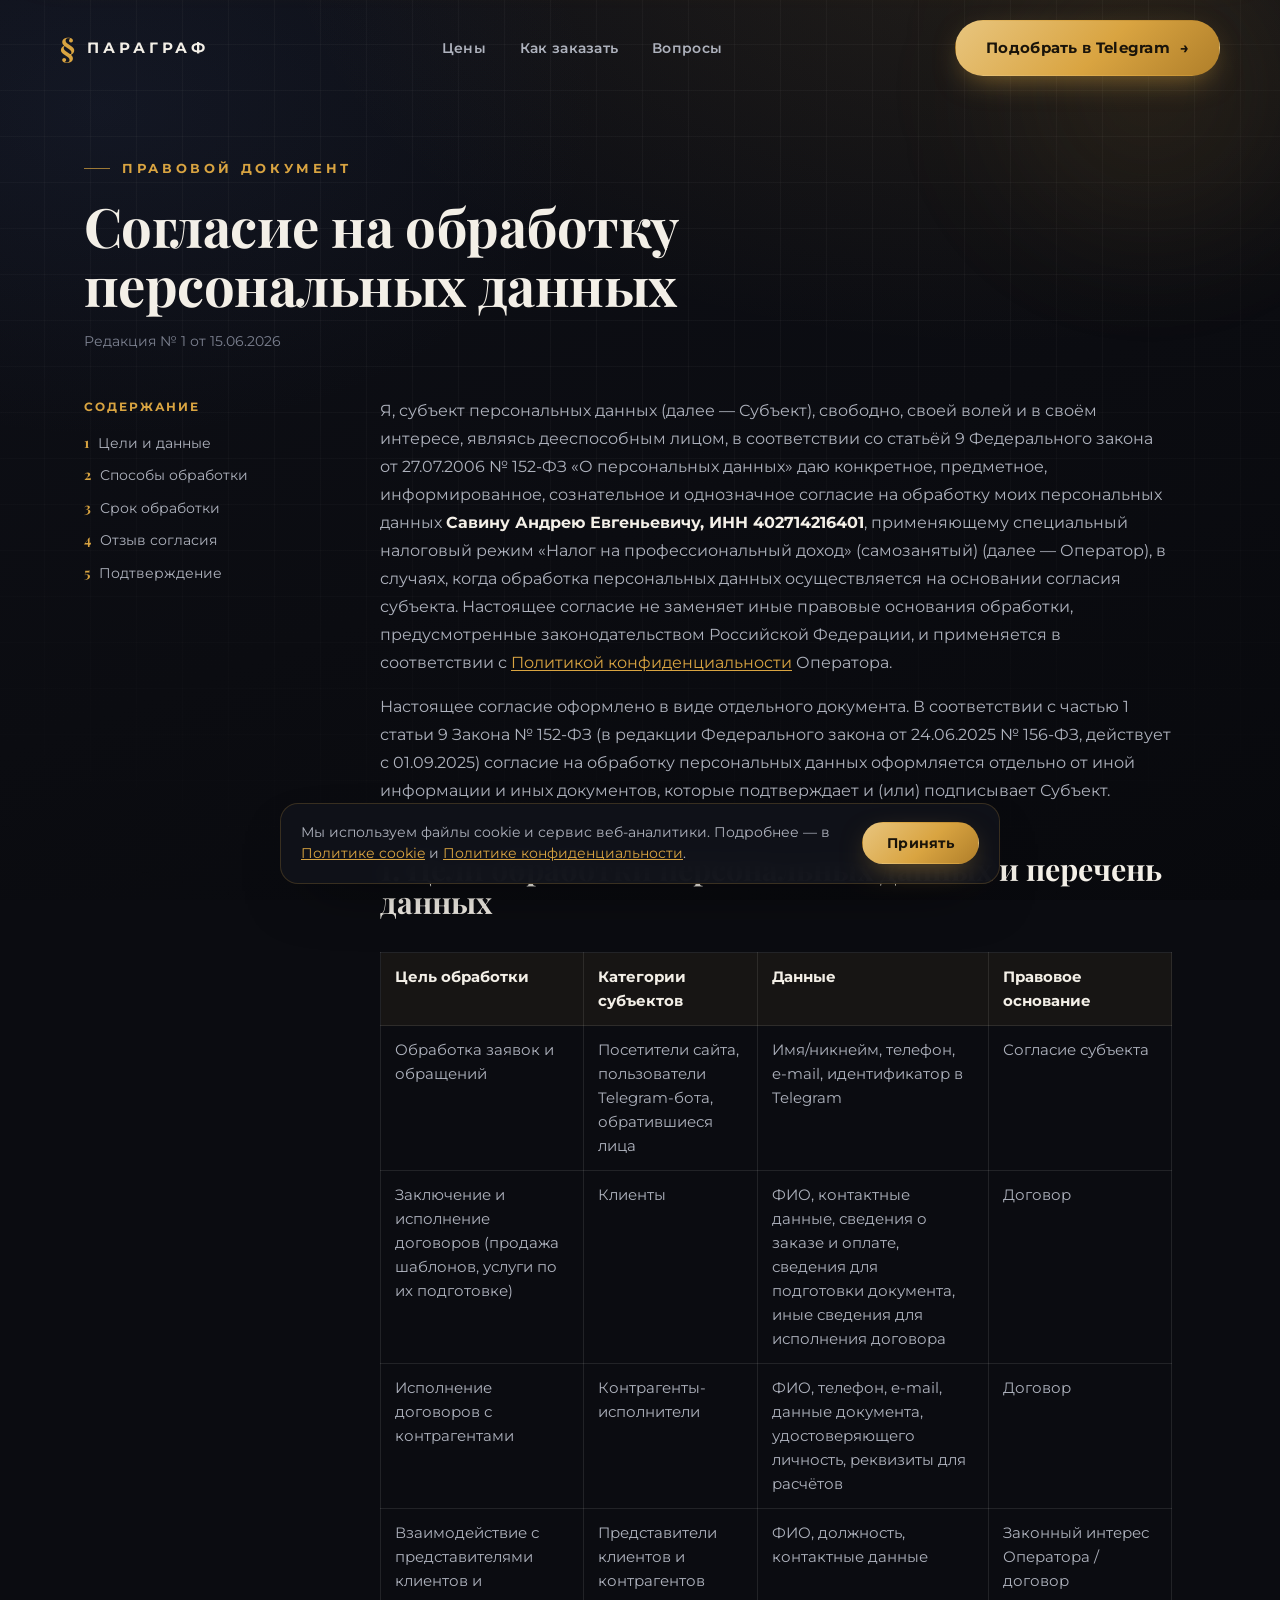
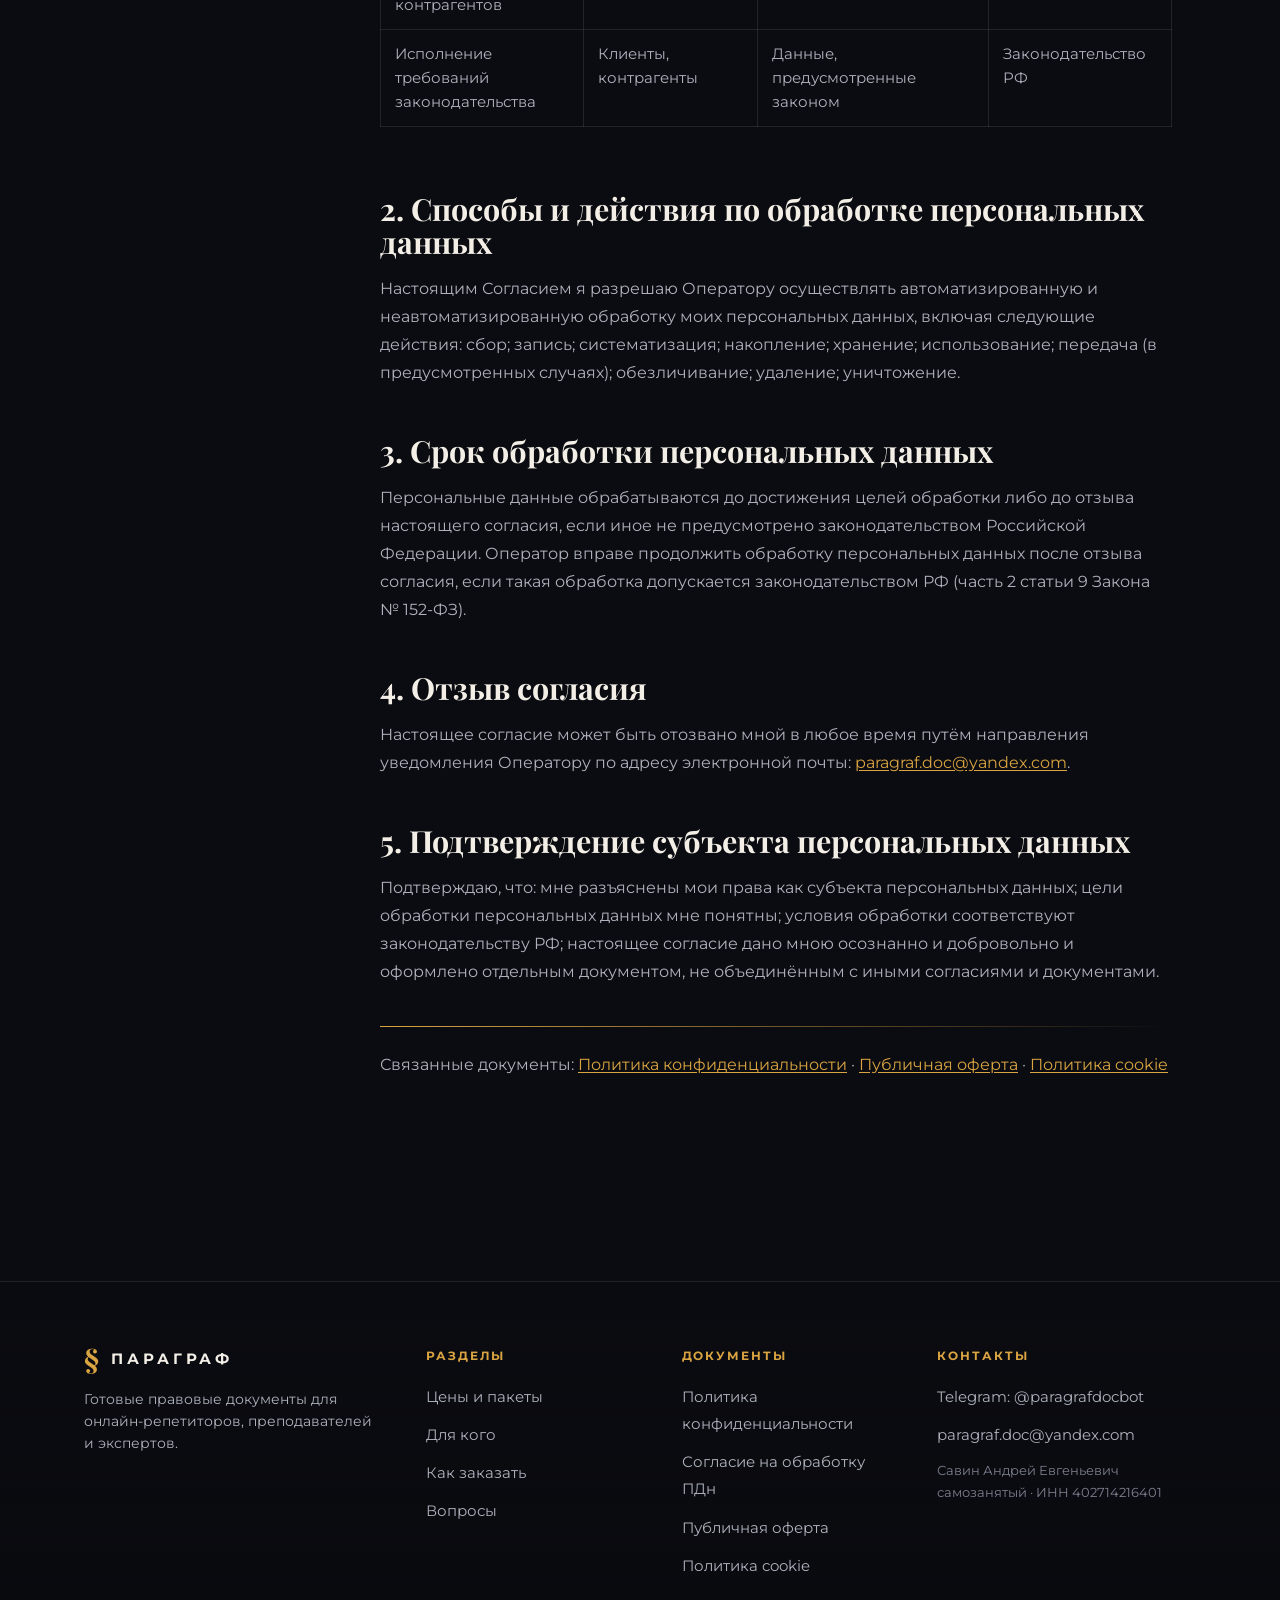
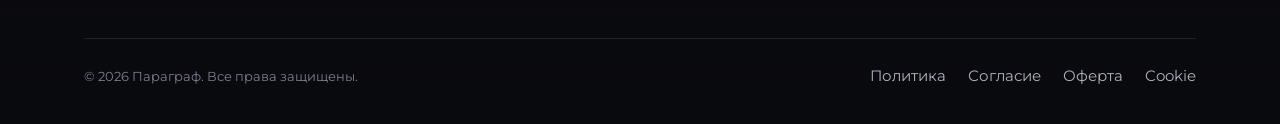
==== consent.html @ fd6d0d77 "Параграф — статический сайт-витрина (правовые документы для репетиторов) Co-Authored-By: Claude Opus" ====
<!DOCTYPE html>
<html lang="ru">
<head>
  <meta charset="UTF-8" />
  <meta name="viewport" content="width=device-width, initial-scale=1.0" />
  <title>Согласие на обработку персональных данных — Параграф</title>
  <meta name="description" content="Согласие на обработку персональных данных оператора в соответствии с Федеральным законом № 152-ФЗ." />
  <link rel="icon" type="image/svg+xml" href="assets/img/favicon.svg" />
  <link rel="apple-touch-icon" href="assets/img/avatar.png" />
  <link rel="canonical" href="https://{{ДОМЕН}}/consent.html" />
  <meta name="theme-color" content="#0B0C11" />
  <link rel="preconnect" href="https://fonts.googleapis.com" />
  <link rel="preconnect" href="https://fonts.gstatic.com" crossorigin />
  <link href="https://fonts.googleapis.com/css2?family=Playfair+Display:wght@600;700;800&family=Montserrat:wght@400;500;600;700;800&display=swap&subset=cyrillic,cyrillic-ext,latin" rel="stylesheet" />
  <link rel="stylesheet" href="assets/css/styles.css" />
</head>
<body>
  <div class="bg-layers"></div>
  <div class="bg-grid"></div>
  <div class="bg-orb a"></div>

  <header class="header">
    <div class="container header-inner">
      <a class="brand" href="index.html"><span class="mark">§</span><span class="word">ПАРАГРАФ</span></a>
      <nav class="nav">
        <a href="index.html#prices">Цены</a>
        <a href="index.html#how">Как заказать</a>
        <a href="index.html#faq">Вопросы</a>
      </nav>
      <div class="header-cta">
        <a class="btn btn-gold" href="https://t.me/paragrafdocbot" target="_blank" rel="noopener">Подобрать в Telegram <span class="ico">→</span></a>
        <button class="burger" aria-label="Меню"><svg viewBox="0 0 24 24" fill="none" stroke="currentColor" stroke-width="2"><path d="M3 6h18M3 12h18M3 18h18"/></svg></button>
      </div>
    </div>
  </header>
  <div class="mobile-menu">
    <div class="mm-top">
      <a class="brand" href="index.html"><span class="mark">§</span><span class="word">ПАРАГРАФ</span></a>
      <button class="burger" data-close aria-label="Закрыть"><svg viewBox="0 0 24 24" fill="none" stroke="currentColor" stroke-width="2"><path d="M6 6l12 12M18 6L6 18"/></svg></button>
    </div>
    <nav>
      <a href="index.html#prices">Цены <span class="gold">§</span></a>
      <a href="index.html#how">Как заказать <span class="gold">§</span></a>
      <a href="index.html#faq">Вопросы <span class="gold">§</span></a>
    </nav>
    <div class="mm-cta"><a class="btn btn-gold btn-block btn-lg" href="https://t.me/paragrafdocbot" target="_blank" rel="noopener">Подобрать в Telegram →</a></div>
  </div>

  <main>
    <section class="legal-hero">
      <div class="container">
        <p class="eyebrow">Правовой документ</p>
        <h1>Согласие на обработку персональных данных</h1>
        <p class="updated">Редакция № 1 от 15.06.2026</p>
      </div>
    </section>

    <section style="padding-top:0;">
      <div class="container">
        <div class="legal-wrap">
          <aside class="legal-toc">
            <h4>Содержание</h4>
            <ol>
              <li><a href="#c1">Цели и данные</a></li>
              <li><a href="#c2">Способы обработки</a></li>
              <li><a href="#c3">Срок обработки</a></li>
              <li><a href="#c4">Отзыв согласия</a></li>
              <li><a href="#c5">Подтверждение</a></li>
            </ol>
          </aside>

          <div class="legal-body">
            <p>Я, субъект персональных данных (далее — Субъект), свободно, своей волей и в своём интересе, являясь дееспособным лицом, в соответствии со статьёй 9 Федерального закона от 27.07.2006 № 152-ФЗ «О персональных данных» даю конкретное, предметное, информированное, сознательное и однозначное согласие на обработку моих персональных данных <strong>Савину Андрею Евгеньевичу, ИНН 402714216401</strong>, применяющему специальный налоговый режим «Налог на профессиональный доход» (самозанятый) (далее — Оператор), в случаях, когда обработка персональных данных осуществляется на основании согласия субъекта. Настоящее согласие не заменяет иные правовые основания обработки, предусмотренные законодательством Российской Федерации, и применяется в соответствии с <a href="privacy.html">Политикой конфиденциальности</a> Оператора.</p>
            <p>Настоящее согласие оформлено в виде отдельного документа. В соответствии с частью 1 статьи 9 Закона № 152-ФЗ (в редакции Федерального закона от 24.06.2025 № 156-ФЗ, действует с 01.09.2025) согласие на обработку персональных данных оформляется отдельно от иной информации и иных документов, которые подтверждает и (или) подписывает Субъект.</p>

            <h2 id="c1">1. Цели обработки персональных данных и перечень данных</h2>
            <div style="overflow-x:auto;">
            <table>
              <thead><tr><th>Цель обработки</th><th>Категории субъектов</th><th>Данные</th><th>Правовое основание</th></tr></thead>
              <tbody>
                <tr><td>Обработка заявок и обращений</td><td>Посетители сайта, пользователи Telegram-бота, обратившиеся лица</td><td>Имя/никнейм, телефон, e-mail, идентификатор в Telegram</td><td>Согласие субъекта</td></tr>
                <tr><td>Заключение и исполнение договоров (продажа шаблонов, услуги по их подготовке)</td><td>Клиенты</td><td>ФИО, контактные данные, сведения о заказе и оплате, сведения для подготовки документа, иные сведения для исполнения договора</td><td>Договор</td></tr>
                <tr><td>Исполнение договоров с контрагентами</td><td>Контрагенты-исполнители</td><td>ФИО, телефон, e-mail, данные документа, удостоверяющего личность, реквизиты для расчётов</td><td>Договор</td></tr>
                <tr><td>Взаимодействие с представителями клиентов и контрагентов</td><td>Представители клиентов и контрагентов</td><td>ФИО, должность, контактные данные</td><td>Законный интерес Оператора / договор</td></tr>
                <tr><td>Исполнение требований законодательства</td><td>Клиенты, контрагенты</td><td>Данные, предусмотренные законом</td><td>Законодательство РФ</td></tr>
              </tbody>
            </table>
            </div>

            <h2 id="c2">2. Способы и действия по обработке персональных данных</h2>
            <p>Настоящим Согласием я разрешаю Оператору осуществлять автоматизированную и неавтоматизированную обработку моих персональных данных, включая следующие действия: сбор; запись; систематизация; накопление; хранение; использование; передача (в предусмотренных случаях); обезличивание; удаление; уничтожение.</p>

            <h2 id="c3">3. Срок обработки персональных данных</h2>
            <p>Персональные данные обрабатываются до достижения целей обработки либо до отзыва настоящего согласия, если иное не предусмотрено законодательством Российской Федерации. Оператор вправе продолжить обработку персональных данных после отзыва согласия, если такая обработка допускается законодательством РФ (часть 2 статьи 9 Закона № 152-ФЗ).</p>

            <h2 id="c4">4. Отзыв согласия</h2>
            <p>Настоящее согласие может быть отозвано мной в любое время путём направления уведомления Оператору по адресу электронной почты: <a href="mailto:paragraf.doc@yandex.com">paragraf.doc@yandex.com</a>.</p>

            <h2 id="c5">5. Подтверждение субъекта персональных данных</h2>
            <p>Подтверждаю, что: мне разъяснены мои права как субъекта персональных данных; цели обработки персональных данных мне понятны; условия обработки соответствуют законодательству РФ; настоящее согласие дано мною осознанно и добровольно и оформлено отдельным документом, не объединённым с иными согласиями и документами.</p>

            <div class="rule" style="margin:40px 0 24px;"></div>
            <p class="muted">Связанные документы: <a href="privacy.html">Политика конфиденциальности</a> · <a href="offer.html">Публичная оферта</a> · <a href="cookie.html">Политика cookie</a></p>
          </div>
        </div>
      </div>
    </section>
  </main>

  <footer class="footer">
    <div class="container">
      <div class="footer-grid">
        <div>
          <a class="brand" href="index.html"><span class="mark">§</span><span class="word">ПАРАГРАФ</span></a>
          <p class="f-about">Готовые правовые документы для онлайн-репетиторов, преподавателей и экспертов.</p>
        </div>
        <div>
          <h4>Разделы</h4>
          <ul>
            <li><a href="index.html#prices">Цены и пакеты</a></li>
            <li><a href="index.html#audience">Для кого</a></li>
            <li><a href="index.html#how">Как заказать</a></li>
            <li><a href="index.html#faq">Вопросы</a></li>
          </ul>
        </div>
        <div>
          <h4>Документы</h4>
          <ul>
            <li><a href="privacy.html">Политика конфиденциальности</a></li>
            <li><a href="consent.html">Согласие на обработку ПДн</a></li>
            <li><a href="offer.html">Публичная оферта</a></li>
            <li><a href="cookie.html">Политика cookie</a></li>
          </ul>
        </div>
        <div>
          <h4>Контакты</h4>
          <ul>
            <li><a href="https://t.me/paragrafdocbot" target="_blank" rel="noopener">Telegram: @paragrafdocbot</a></li>
            <li><a href="mailto:paragraf.doc@yandex.com">paragraf.doc@yandex.com</a></li>
          </ul>
          <p class="req">Савин Андрей Евгеньевич<br/>самозанятый · ИНН 402714216401</p>
        </div>
      </div>
      <div class="footer-bottom">
        <span>© <span data-year>2026</span> Параграф. Все права защищены.</span>
        <nav class="legal-inline">
          <a href="privacy.html">Политика</a>
          <a href="consent.html">Согласие</a>
          <a href="offer.html">Оферта</a>
          <a href="cookie.html">Cookie</a>
        </nav>
      </div>
    </div>
  </footer>

  <div class="cookie-banner" aria-live="polite">
    <p>Мы используем файлы cookie и сервис веб-аналитики. Подробнее — в <a href="cookie.html">Политике cookie</a> и <a href="privacy.html">Политике конфиденциальности</a>.</p>
    <button class="btn btn-gold" data-cookie-accept>Принять</button>
  </div>

  <script src="assets/js/main.js"></script>
</body>
</html>
---- assets/css/styles.css ----
/* ============================================================
   ПАРАГРАФ — фирменный стиль (графит + золото)
   Дизайн-система, компоненты, анимации, адаптив.
   ============================================================ */

/* ---------- Переменные ---------- */
:root {
  /* Графит / фон */
  --graphite-900: #0B0C11;
  --graphite-850: #0E1018;
  --graphite-800: #14161F;
  --graphite-750: #171A22;
  --graphite-700: #1C1F2A;
  --graphite-card: #13151D;

  /* Золото */
  --gold: #D9A441;
  --gold-soft: #E8C57E;
  --gold-deep: #B07F2A;

  /* Текст */
  --cream: #F3EFE7;
  --gray: #AEB2BD;
  --gray-dim: #7C8190;

  /* Линии / обводки */
  --line: rgba(217, 164, 65, 0.20);
  --line-soft: rgba(243, 239, 231, 0.08);
  --hairline: rgba(243, 239, 231, 0.10);

  /* Размеры */
  --maxw: 1160px;
  --radius: 18px;
  --radius-sm: 12px;

  /* Шрифты */
  --serif: "Playfair Display", "PT Serif", Georgia, "Times New Roman", serif;
  --sans: "Montserrat", -apple-system, BlinkMacSystemFont, "Segoe UI", Roboto, Arial, sans-serif;

  /* Тени */
  --shadow-card: 0 24px 60px -28px rgba(0, 0, 0, 0.75);
  --glow-gold: 0 0 40px -8px rgba(217, 164, 65, 0.45);

  /* Анимации */
  --ease: cubic-bezier(0.22, 1, 0.36, 1);
}

/* ---------- Сброс ---------- */
*,
*::before,
*::after { box-sizing: border-box; }

html { scroll-behavior: smooth; }
@media (prefers-reduced-motion: reduce) {
  html { scroll-behavior: auto; }
  * { animation-duration: 0.001ms !important; animation-iteration-count: 1 !important; transition-duration: 0.001ms !important; }
}

body {
  margin: 0;
  font-family: var(--sans);
  color: var(--cream);
  background-color: var(--graphite-900);
  line-height: 1.6;
  font-size: 17px;
  -webkit-font-smoothing: antialiased;
  text-rendering: optimizeLegibility;
  overflow-x: hidden;
}

img { max-width: 100%; display: block; }
a { color: inherit; text-decoration: none; }
button { font-family: inherit; cursor: pointer; }

/* ---------- Фон: живая «миллиметровка» + сияние ---------- */
.bg-layers {
  position: fixed;
  inset: 0;
  z-index: -2;
  pointer-events: none;
  background:
    radial-gradient(1200px 700px at 78% -8%, rgba(217, 164, 65, 0.10), transparent 60%),
    radial-gradient(900px 600px at 8% 12%, rgba(60, 80, 130, 0.12), transparent 55%),
    linear-gradient(160deg, var(--graphite-850) 0%, var(--graphite-900) 55%, #08090D 100%);
}
.bg-grid {
  position: fixed;
  inset: -2px;
  z-index: -2;
  pointer-events: none;
  background-image:
    linear-gradient(rgba(243, 239, 231, 0.035) 1px, transparent 1px),
    linear-gradient(90deg, rgba(243, 239, 231, 0.035) 1px, transparent 1px);
  background-size: 46px 46px;
  mask-image: radial-gradient(120% 120% at 50% 0%, #000 35%, transparent 90%);
  animation: gridDrift 60s linear infinite;
}
@keyframes gridDrift {
  from { background-position: 0 0, 0 0; }
  to   { background-position: 46px 92px, 46px 92px; }
}
/* Дышащее сияние */
.bg-orb {
  position: fixed;
  z-index: -2;
  border-radius: 50%;
  filter: blur(60px);
  pointer-events: none;
  opacity: 0.5;
  animation: breathe 12s ease-in-out infinite;
}
.bg-orb.a { top: -120px; right: -80px; width: 420px; height: 420px;
  background: radial-gradient(circle, rgba(217, 164, 65, 0.22), transparent 70%); }
.bg-orb.b { bottom: 10%; left: -140px; width: 460px; height: 460px;
  background: radial-gradient(circle, rgba(70, 92, 150, 0.20), transparent 70%);
  animation-delay: -5s; }
@keyframes breathe {
  0%, 100% { transform: scale(1) translateY(0); opacity: 0.42; }
  50%      { transform: scale(1.12) translateY(20px); opacity: 0.6; }
}

/* Плавающие § + canvas с золотой пылью */
#dust { position: fixed; inset: 0; z-index: -1; pointer-events: none; opacity: 0.7; }
.float-paragraphs { position: fixed; inset: 0; z-index: -1; pointer-events: none; overflow: hidden; }
.float-paragraphs span {
  position: absolute;
  font-family: var(--serif);
  font-weight: 700;
  color: rgba(217, 164, 65, 0.06);
  user-select: none;
  will-change: transform;
  animation: floatUp linear infinite;
}
@keyframes floatUp {
  0%   { transform: translateY(110vh) rotate(0deg); opacity: 0; }
  10%  { opacity: 1; }
  90%  { opacity: 1; }
  100% { transform: translateY(-20vh) rotate(18deg); opacity: 0; }
}

/* ---------- Контейнер / секции ---------- */
.container { width: 100%; max-width: var(--maxw); margin: 0 auto; padding: 0 24px; }
section { position: relative; padding: 96px 0; }
.section-tight { padding: 70px 0; }

/* ---------- Типографика ---------- */
.eyebrow {
  font-family: var(--sans);
  font-weight: 700;
  font-size: 13px;
  letter-spacing: 0.28em;
  text-transform: uppercase;
  color: var(--gold);
  margin: 0 0 18px;
  display: inline-flex;
  align-items: center;
  gap: 12px;
}
.eyebrow::before {
  content: "";
  width: 26px;
  height: 1px;
  background: var(--gold);
  opacity: 0.7;
}

h1, h2, h3 { font-family: var(--serif); font-weight: 700; color: var(--cream); line-height: 1.08; margin: 0; }
h1 { font-size: clamp(2.6rem, 6vw, 4.6rem); letter-spacing: -0.01em; }
h2 { font-size: clamp(2rem, 4.2vw, 3.1rem); }
h3 { font-size: clamp(1.25rem, 2.4vw, 1.6rem); line-height: 1.2; }
.gold { color: var(--gold); }
.serif { font-family: var(--serif); }

p { margin: 0 0 1em; color: var(--gray); }
.lead { font-size: clamp(1.05rem, 1.6vw, 1.25rem); color: var(--cream); opacity: 0.92; max-width: 56ch; }
.muted { color: var(--gray-dim); }

.section-head { max-width: 760px; margin-bottom: 54px; }
.section-head p { font-size: 1.1rem; }

/* Тонкая золотая линейка */
.rule {
  height: 1px;
  width: 100%;
  background: linear-gradient(90deg, var(--gold), rgba(217, 164, 65, 0));
  transform-origin: left;
}

/* ---------- Кнопки ---------- */
.btn {
  display: inline-flex;
  align-items: center;
  justify-content: center;
  gap: 10px;
  padding: 15px 30px;
  border-radius: 999px;
  font-family: var(--sans);
  font-weight: 700;
  font-size: 15px;
  letter-spacing: 0.02em;
  border: 1px solid transparent;
  transition: transform 0.35s var(--ease), box-shadow 0.35s var(--ease), background 0.3s, color 0.3s;
  white-space: nowrap;
}
.btn .ico { transition: transform 0.35s var(--ease); }
.btn:hover .ico { transform: translateX(4px); }

.btn-gold {
  background: linear-gradient(135deg, var(--gold-soft), var(--gold) 55%, var(--gold-deep));
  color: #1A140A;
  box-shadow: 0 10px 30px -10px rgba(217, 164, 65, 0.6);
}
.btn-gold:hover { transform: translateY(-3px); box-shadow: 0 18px 44px -12px rgba(217, 164, 65, 0.75); }

.btn-ghost {
  background: rgba(243, 239, 231, 0.02);
  border-color: var(--line);
  color: var(--cream);
}
.btn-ghost:hover { border-color: var(--gold); background: rgba(217, 164, 65, 0.07); transform: translateY(-3px); }

.btn-block { width: 100%; }
.btn-lg { padding: 18px 38px; font-size: 16px; }

/* ---------- Шапка ---------- */
.header {
  position: fixed;
  top: 0; left: 0; right: 0;
  z-index: 50;
  transition: background 0.4s, border-color 0.4s, padding 0.4s;
  border-bottom: 1px solid transparent;
}
.header.scrolled {
  background: rgba(11, 12, 17, 0.82);
  backdrop-filter: blur(14px);
  -webkit-backdrop-filter: blur(14px);
  border-bottom-color: var(--hairline);
}
.header-inner {
  display: flex;
  align-items: center;
  justify-content: space-between;
  padding: 20px 0;
  transition: padding 0.4s;
}
.header.scrolled .header-inner { padding: 13px 0; }

.brand { display: inline-flex; align-items: center; gap: 12px; }
.brand .mark {
  font-family: var(--serif);
  font-weight: 700;
  font-size: 26px;
  color: var(--gold);
  line-height: 1;
}
.brand .word {
  font-family: var(--sans);
  font-weight: 700;
  letter-spacing: 0.26em;
  font-size: 15px;
  color: var(--cream);
}

.nav { display: flex; align-items: center; gap: 34px; }
.nav a {
  font-size: 14px;
  font-weight: 600;
  letter-spacing: 0.02em;
  color: var(--gray);
  position: relative;
  transition: color 0.25s;
}
.nav a::after {
  content: ""; position: absolute; left: 0; bottom: -6px;
  width: 0; height: 1px; background: var(--gold); transition: width 0.3s var(--ease);
}
.nav a:hover { color: var(--cream); }
.nav a:hover::after { width: 100%; }

.header-cta { display: inline-flex; align-items: center; gap: 18px; }

.burger { display: none; background: none; border: 0; padding: 8px; color: var(--cream); }
.burger svg { width: 26px; height: 26px; }

/* Мобильное меню */
.mobile-menu {
  position: fixed; inset: 0; z-index: 60;
  background: rgba(8, 9, 13, 0.97);
  backdrop-filter: blur(8px);
  display: flex; flex-direction: column;
  padding: 28px 24px;
  transform: translateY(-100%);
  transition: transform 0.45s var(--ease);
}
.mobile-menu.open { transform: translateY(0); }
.mobile-menu .mm-top { display: flex; justify-content: space-between; align-items: center; margin-bottom: 50px; }
.mobile-menu nav { display: flex; flex-direction: column; gap: 8px; }
.mobile-menu nav a {
  font-family: var(--serif); font-size: 1.9rem; color: var(--cream);
  padding: 12px 0; border-bottom: 1px solid var(--hairline);
}
.mobile-menu nav a .gold { font-size: 1rem; }
.mobile-menu .mm-cta { margin-top: auto; padding-top: 30px; }

/* ---------- Hero ---------- */
.hero { padding-top: 168px; padding-bottom: 132px; position: relative; }
/* 3D-сцена hero (Three.js) — за текстом, поверх фоновой §, клики не перехватывает.
   Маска гасит сцену слева (под заголовком) и снизу (под строкой преимуществ). */
#hero-3d {
  position: absolute; inset: 0; z-index: 1; pointer-events: none;
  -webkit-mask-image:
    linear-gradient(90deg, transparent 0%, transparent 30%, #000 58%, #000 100%),
    linear-gradient(180deg, #000 0%, #000 56%, transparent 86%);
  -webkit-mask-composite: source-in;
  mask-image:
    linear-gradient(90deg, transparent 0%, transparent 30%, #000 58%, #000 100%),
    linear-gradient(180deg, #000 0%, #000 56%, transparent 86%);
  mask-composite: intersect;
}
#hero-3d canvas { display: block; width: 100%; height: 100%; }
@media (max-width: 760px) { #hero-3d { display: none; } }
.hero-watermark {
  position: absolute;
  right: -2%;
  bottom: -8%;
  font-family: var(--serif);
  font-weight: 700;
  font-size: clamp(20rem, 40vw, 40rem);
  line-height: 1;
  color: rgba(217, 164, 65, 0.05);
  pointer-events: none;
  user-select: none;
  z-index: 0;
}
.hero .container { position: relative; z-index: 2; }
.hero h1 { max-width: 14ch; margin-bottom: 26px; }
.hero .lead { margin-bottom: 36px; }
.hero-actions { display: flex; flex-wrap: wrap; gap: 16px; margin-bottom: 40px; }
.hero-trust {
  display: flex; flex-wrap: wrap; gap: 10px 26px;
  font-size: 14px; color: var(--gray); list-style: none; padding: 0; margin: 54px 0 0;
  position: relative; z-index: 2;
}
.hero-trust li { display: inline-flex; align-items: center; gap: 9px; }
.hero-trust li::before { content: "§"; color: var(--gold); font-family: var(--serif); font-weight: 700; }

/* ---------- Карточки боли ---------- */
.grid { display: grid; gap: 22px; }
.grid-2 { grid-template-columns: repeat(2, 1fr); }
.grid-3 { grid-template-columns: repeat(3, 1fr); }
.grid-4 { grid-template-columns: repeat(4, 1fr); }

.card {
  background: linear-gradient(180deg, var(--graphite-card), var(--graphite-850));
  border: 1px solid var(--line-soft);
  border-radius: var(--radius);
  padding: 30px;
  position: relative;
  transition: transform 0.4s var(--ease), border-color 0.4s, box-shadow 0.4s;
  overflow: hidden;
}
.card::before {
  content: ""; position: absolute; inset: 0;
  background: radial-gradient(420px 180px at var(--mx, 50%) var(--my, 0%), rgba(217, 164, 65, 0.10), transparent 60%);
  opacity: 0; transition: opacity 0.4s;
}
.card:hover { transform: translateY(-6px); border-color: var(--line); box-shadow: var(--shadow-card); }
.card:hover::before { opacity: 1; }
.card .card-ico {
  width: 46px; height: 46px; border-radius: 12px;
  display: grid; place-items: center;
  background: rgba(217, 164, 65, 0.10);
  border: 1px solid var(--line);
  color: var(--gold);
  font-family: var(--serif); font-weight: 700; font-size: 22px;
  margin-bottom: 18px;
}
.card h3 { margin-bottom: 10px; }
.card p { margin: 0; font-size: 15.5px; }

/* ---------- Цены ---------- */
.pricing-list {
  border-top: 1px solid var(--hairline);
  margin-bottom: 30px;
}
.price-row {
  display: flex; align-items: center; justify-content: space-between; gap: 20px;
  padding: 20px 4px;
  border-bottom: 1px solid var(--hairline);
  transition: padding-left 0.3s var(--ease), background 0.3s;
}
.price-row:hover { padding-left: 16px; background: linear-gradient(90deg, rgba(217,164,65,0.06), transparent); }
.price-row .pr-name { font-size: 1.1rem; color: var(--cream); font-weight: 600; }
.price-row .pr-name small { display: block; font-weight: 400; font-size: 0.85rem; color: var(--gray-dim); margin-top: 2px; }
.price-row .pr-val { font-family: var(--serif); font-weight: 700; font-size: 1.5rem; color: var(--cream); white-space: nowrap; }

.packages { display: grid; grid-template-columns: repeat(2, 1fr); gap: 22px; }
.package {
  background: linear-gradient(180deg, #1a1d27, var(--graphite-800));
  border: 1px solid var(--line);
  border-radius: var(--radius);
  padding: 30px;
  position: relative;
  overflow: hidden;
  transition: transform 0.4s var(--ease), box-shadow 0.4s;
}
.package:hover { transform: translateY(-6px); box-shadow: var(--shadow-card); }
.package.featured { border-color: var(--gold); }
.package.featured::after {
  content: "Выгодно"; position: absolute; top: 18px; right: -34px;
  background: linear-gradient(135deg, var(--gold-soft), var(--gold));
  color: #1A140A; font-size: 11px; font-weight: 800; letter-spacing: 0.1em; text-transform: uppercase;
  padding: 6px 40px; transform: rotate(45deg);
}
.package .pkg-name { font-family: var(--serif); font-size: 1.5rem; color: var(--gold); margin-bottom: 6px; }
.package .pkg-desc { color: var(--gray); font-size: 0.95rem; margin-bottom: 22px; }
.package .pkg-price { font-family: var(--serif); font-weight: 700; font-size: 2.6rem; color: var(--cream); line-height: 1; margin-bottom: 4px; }
.package .pkg-old { color: var(--gray-dim); text-decoration: line-through; font-size: 1rem; margin-bottom: 22px; }
.package .pkg-old.plain { text-decoration: none; }
.package ul { list-style: none; padding: 0; margin: 0 0 26px; }
.package li { display: flex; gap: 10px; padding: 7px 0; font-size: 0.95rem; color: var(--cream); }
.package li::before { content: "§"; color: var(--gold); font-family: var(--serif); font-weight: 700; }

.price-note { margin-top: 26px; font-size: 0.95rem; color: var(--gray); }
.price-compare { margin-top: 20px; font-size: 1.05rem; color: var(--gray); }
.price-compare b { color: var(--cream); font-weight: 700; }
.price-compare b.gold { color: var(--gold); }

/* ---------- Для кого ---------- */
.audience-card { text-align: left; }
.audience-card .card-ico { font-size: 24px; }

/* ---------- Как заказать (шаги) ---------- */
.steps { display: grid; grid-template-columns: repeat(3, 1fr); gap: 22px; counter-reset: step; }
.step { position: relative; padding: 32px 28px; }
.step .num {
  font-family: var(--serif); font-weight: 700; font-size: 3rem;
  color: rgba(217, 164, 65, 0.28);
  line-height: 1; margin-bottom: 14px;
}
.step h3 { margin-bottom: 8px; }
.step p { margin: 0; font-size: 15px; }
.step .connector {
  position: absolute; top: 52px; right: -11px; width: 22px; height: 1px; background: var(--line);
}
.step:last-child .connector { display: none; }

/* ---------- Юр-блок (штраф) ---------- */
.law {
  background:
    radial-gradient(700px 320px at 80% 0%, rgba(217, 164, 65, 0.10), transparent 60%),
    linear-gradient(180deg, var(--graphite-800), var(--graphite-850));
  border: 1px solid var(--line);
  border-radius: 28px;
  padding: clamp(34px, 5vw, 64px);
  position: relative;
  overflow: hidden;
}
.law .law-grid { display: grid; grid-template-columns: 1fr 1.1fr; gap: 48px; align-items: center; }
.law .fine {
  font-family: var(--serif); font-weight: 700;
  font-size: clamp(3.4rem, 9vw, 6rem); line-height: 1;
  background: linear-gradient(135deg, var(--gold-soft), var(--gold), var(--gold-deep));
  -webkit-background-clip: text; background-clip: text; color: transparent;
}
.law .fine small { -webkit-text-fill-color: var(--cream); font-size: 2rem; }
/* Счётчик: резервируем финальную ширину (sizer), анимируемое число — поверх,
   чтобы цифры не «прыгали» по строкам во время отсчёта. */
.law .fine .fine-num { position: relative; display: inline-block; font-variant-numeric: tabular-nums; }
.law .fine .fine-sizer { visibility: hidden; }
.law .fine .fine-count {
  position: absolute; left: 0; top: 0; white-space: nowrap;
  background: linear-gradient(135deg, var(--gold-soft), var(--gold), var(--gold-deep));
  -webkit-background-clip: text; background-clip: text;
  color: transparent; -webkit-text-fill-color: transparent;
}
.law .fine-label { color: var(--gray); margin-top: 6px; }
.law ul { list-style: none; padding: 0; margin: 0; }
.law li { display: flex; gap: 14px; padding: 12px 0; border-bottom: 1px solid var(--hairline); }
.law li:last-child { border-bottom: 0; }
.law li b { color: var(--cream); }
.law .tag {
  display: inline-block; font-size: 12px; font-weight: 700; letter-spacing: 0.08em; text-transform: uppercase;
  color: var(--gold); border: 1px solid var(--line); border-radius: 999px; padding: 5px 14px; margin-bottom: 18px;
}

/* ---------- Отзывы ---------- */
.review-card { display: flex; flex-direction: column; }
.review-card .quote { font-family: var(--serif); font-size: 2.6rem; color: var(--gold); line-height: 0.6; height: 22px; }
.review-card p { color: var(--cream); font-size: 1.02rem; margin: 0 0 22px; }
.review-card .who { margin-top: auto; display: flex; align-items: center; gap: 12px; }
.review-card .ava {
  width: 42px; height: 42px; border-radius: 50%;
  background: linear-gradient(135deg, var(--gold-soft), var(--gold-deep));
  display: grid; place-items: center; color: #1A140A; font-weight: 800; font-family: var(--serif);
}
.review-card .who b { color: var(--cream); display: block; font-size: 0.95rem; }
.review-card .who span { color: var(--gray-dim); font-size: 0.85rem; }
.stars { color: var(--gold); letter-spacing: 2px; margin-bottom: 14px; font-size: 0.95rem; }

/* ---------- Лид-магнит + форма ---------- */
.lead-block {
  background: linear-gradient(135deg, var(--graphite-800), var(--graphite-850));
  border: 1px solid var(--line);
  border-radius: 28px;
  padding: clamp(30px, 4vw, 52px);
}
.lead-grid { display: grid; grid-template-columns: 1.1fr 1fr; gap: 48px; align-items: center; }

.form-field { margin-bottom: 16px; }
.form-field label { display: block; font-size: 13px; font-weight: 600; color: var(--gray); margin-bottom: 7px; letter-spacing: 0.02em; }
.form-field input {
  width: 100%; padding: 14px 16px; font-family: var(--sans); font-size: 15px;
  color: var(--cream); background: rgba(11, 12, 17, 0.6);
  border: 1px solid var(--hairline); border-radius: var(--radius-sm); transition: border-color 0.3s, box-shadow 0.3s;
}
.form-field input::placeholder { color: var(--gray-dim); }
.form-field input:focus { outline: none; border-color: var(--gold); box-shadow: 0 0 0 3px rgba(217, 164, 65, 0.12); }

.consent-group { margin: 18px 0 22px; }
.consent { display: flex; gap: 12px; align-items: flex-start; margin: 0 0 11px; }
.consent:last-child { margin-bottom: 0; }
.consent input { margin-top: 2px; width: 19px; height: 19px; accent-color: var(--gold); flex: none; cursor: pointer; }
.consent label { font-size: 13px; color: var(--gray); line-height: 1.5; }
.consent label a { color: var(--gold); text-decoration: underline; text-underline-offset: 2px; }
.btn[disabled] { opacity: 0.4; pointer-events: none; filter: grayscale(0.4); }
.form-hint { font-size: 12.5px; color: var(--gray-dim); margin-top: 14px; }
.form-ok { display: none; color: var(--gold); font-weight: 600; margin-top: 14px; }

/* ---------- FAQ ---------- */
.faq { max-width: 840px; margin: 0 auto; }
.faq-item { border-bottom: 1px solid var(--hairline); }
.faq-q {
  width: 100%; text-align: left; background: none; border: 0; color: var(--cream);
  font-family: var(--serif); font-size: clamp(1.1rem, 2vw, 1.35rem); font-weight: 700;
  padding: 24px 44px 24px 0; position: relative; transition: color 0.25s;
}
.faq-q:hover { color: var(--gold); }
.faq-q .plus {
  position: absolute; right: 4px; top: 50%; transform: translateY(-50%);
  width: 24px; height: 24px; flex: none;
}
.faq-q .plus::before, .faq-q .plus::after {
  content: ""; position: absolute; background: var(--gold); transition: transform 0.35s var(--ease);
}
.faq-q .plus::before { top: 11px; left: 2px; width: 20px; height: 2px; }
.faq-q .plus::after  { left: 11px; top: 2px; width: 2px; height: 20px; }
.faq-item.open .faq-q .plus::after { transform: rotate(90deg) scaleX(0); }
.faq-a { overflow: hidden; max-height: 0; transition: max-height 0.4s var(--ease); }
.faq-a-inner { padding: 0 44px 26px 0; color: var(--gray); }
.faq-a-inner p { margin: 0; }

/* ---------- Финальный CTA ---------- */
.final-cta {
  text-align: center;
  background:
    radial-gradient(700px 360px at 50% 0%, rgba(217, 164, 65, 0.14), transparent 65%),
    linear-gradient(180deg, var(--graphite-800), var(--graphite-900));
  border: 1px solid var(--line);
  border-radius: 32px;
  padding: clamp(44px, 6vw, 88px) 24px;
  position: relative; overflow: hidden;
}
.final-cta h2 { max-width: 18ch; margin: 0 auto 18px; }
.final-cta .lead { margin: 0 auto 34px; }
.final-cta .actions { display: flex; gap: 16px; justify-content: center; flex-wrap: wrap; }
.final-cta .wm {
  position: absolute; left: 50%; top: 60%; transform: translate(-50%, -50%);
  font-family: var(--serif); font-size: 26rem; color: rgba(217, 164, 65, 0.04); pointer-events: none; line-height: 1;
}

/* ---------- Футер ---------- */
.footer {
  border-top: 1px solid var(--hairline);
  padding: 64px 0 36px;
  background: linear-gradient(180deg, transparent, rgba(8, 9, 13, 0.6));
}
.footer-grid { display: grid; grid-template-columns: 1.4fr 1fr 1fr 1.2fr; gap: 40px; margin-bottom: 48px; }
.footer h4 { font-family: var(--sans); font-size: 12px; letter-spacing: 0.16em; text-transform: uppercase; color: var(--gold); margin: 0 0 18px; }
.footer ul { list-style: none; padding: 0; margin: 0; }
.footer li { margin-bottom: 11px; }
.footer a, .footer .f-text { color: var(--gray); font-size: 14.5px; transition: color 0.25s; }
.footer a:hover { color: var(--gold); }
.footer .brand { margin-bottom: 16px; }
.footer .f-about { color: var(--gray); font-size: 14px; max-width: 34ch; }
.footer .req { color: var(--gray-dim); font-size: 13px; line-height: 1.7; }
.footer-bottom {
  display: flex; justify-content: space-between; align-items: center; gap: 16px; flex-wrap: wrap;
  border-top: 1px solid var(--hairline); padding-top: 26px;
  font-size: 13px; color: var(--gray-dim);
}
.footer-bottom .legal-inline { display: flex; gap: 22px; flex-wrap: wrap; }
.footer-bottom .legal-inline a { color: var(--gray); }
.footer-bottom .legal-inline a:hover { color: var(--gold); }
.disclaimer { margin-top: 18px; font-size: 12px; color: var(--gray-dim); max-width: 78ch; line-height: 1.6; }

/* ---------- Cookie-баннер ---------- */
.cookie-banner {
  position: fixed; left: 16px; right: 16px; bottom: 16px; z-index: 95;
  max-width: 720px; margin: 0 auto;
  background: rgba(16, 18, 26, 0.96);
  backdrop-filter: blur(12px); -webkit-backdrop-filter: blur(12px);
  border: 1px solid var(--line); border-radius: var(--radius);
  padding: 18px 20px; display: none; gap: 18px; align-items: center;
  box-shadow: var(--shadow-card);
}
.cookie-banner.show { display: flex; }
.cookie-banner p { margin: 0; font-size: 13.5px; color: var(--gray); }
.cookie-banner a { color: var(--gold); text-decoration: underline; }
.cookie-banner .btn { padding: 11px 24px; font-size: 14px; flex: none; }
@media (max-width: 560px) { .cookie-banner { flex-direction: column; align-items: stretch; text-align: left; } }

/* ---------- Правовые страницы ---------- */
.legal-hero { padding-top: 150px; padding-bottom: 30px; }
.legal-hero h1 { font-size: clamp(2.2rem, 5vw, 3.4rem); max-width: 20ch; }
.legal-hero .updated { color: var(--gray-dim); font-size: 14px; margin-top: 16px; }
.legal-wrap { display: grid; grid-template-columns: 240px 1fr; gap: 56px; padding-bottom: 90px; align-items: start; }
.legal-toc { position: sticky; top: 110px; }
.legal-toc h4 { font-size: 12px; letter-spacing: 0.16em; text-transform: uppercase; color: var(--gold); margin: 0 0 16px; }
.legal-toc ol { list-style: none; counter-reset: toc; padding: 0; margin: 0; }
.legal-toc li { counter-increment: toc; margin-bottom: 10px; }
.legal-toc a { color: var(--gray); font-size: 14px; display: flex; gap: 9px; transition: color 0.25s; }
.legal-toc a::before { content: counter(toc); color: var(--gold); font-family: var(--serif); font-weight: 700; }
.legal-toc a:hover { color: var(--cream); }

.legal-body { max-width: 72ch; }
.legal-body h2 { font-size: clamp(1.4rem, 2.6vw, 1.9rem); margin: 48px 0 16px; scroll-margin-top: 100px; }
.legal-body h2:first-child { margin-top: 0; }
.legal-body h3 { font-family: var(--sans); font-size: 1.05rem; color: var(--cream); margin: 26px 0 10px; }
.legal-body p, .legal-body li { color: var(--gray); font-size: 16px; line-height: 1.75; }
.legal-body ul, .legal-body ol { padding-left: 22px; margin: 0 0 1em; }
.legal-body li { margin-bottom: 8px; }
.legal-body strong { color: var(--cream); }
.legal-body a { color: var(--gold); text-decoration: underline; text-underline-offset: 2px; }
.legal-body table { width: 100%; border-collapse: collapse; margin: 18px 0; font-size: 15px; }
.legal-body th, .legal-body td { text-align: left; padding: 12px 14px; border: 1px solid var(--hairline); color: var(--gray); vertical-align: top; }
.legal-body th { color: var(--cream); background: rgba(217, 164, 65, 0.06); font-family: var(--sans); }

/* Плейсхолдеры и редакторские заметки */
.ph { color: var(--gold); background: rgba(217, 164, 65, 0.10); border-radius: 4px; padding: 0 5px; font-weight: 600; }
.editor-note {
  display: flex; gap: 12px; align-items: flex-start;
  background: rgba(217, 164, 65, 0.07); border: 1px dashed var(--line);
  border-radius: var(--radius-sm); padding: 16px 18px; margin: 18px 0; font-size: 14px; color: var(--gold-soft);
}
.editor-note b { color: var(--gold); }

/* ---------- Анимации появления ----------
   Скрытие включается ТОЛЬКО при работающем JS (html.js), чтобы без JS
   весь контент оставался видимым (graceful degradation). */
html.js .reveal {
  opacity: 0;
  transform: translateY(36px);
  filter: blur(7px);
  transition: opacity 0.9s var(--ease), transform 0.9s var(--ease), filter 0.9s var(--ease);
  will-change: opacity, transform, filter;
}
html.js .reveal.in { opacity: 1; transform: none; filter: none; }
.reveal-d1 { transition-delay: 0.09s; }
.reveal-d2 { transition-delay: 0.18s; }
.reveal-d3 { transition-delay: 0.27s; }
.reveal-d4 { transition-delay: 0.36s; }

/* Направленные варианты появления */
html.js .reveal-left  { transform: translateX(-44px); }
html.js .reveal-right { transform: translateX(44px); }
html.js .reveal-zoom  { transform: scale(0.9); filter: blur(10px); }
html.js .reveal-left.in, html.js .reveal-right.in, html.js .reveal-zoom.in { transform: none; }

/* Анимация линейки */
html.js .rule.reveal { transform: scaleX(0); opacity: 1; filter: none; }
html.js .rule.reveal.in { transform: scaleX(1); transition: transform 0.9s var(--ease); }

/* ---------- Адаптив ---------- */
@media (max-width: 980px) {
  .grid-4 { grid-template-columns: repeat(2, 1fr); }
  .law .law-grid { grid-template-columns: 1fr; gap: 32px; }
  .lead-grid { grid-template-columns: 1fr; gap: 30px; }
  .footer-grid { grid-template-columns: 1fr 1fr; gap: 32px; }
  .legal-wrap { grid-template-columns: 1fr; gap: 24px; }
  .legal-toc { position: static; }
}
@media (max-width: 760px) {
  section { padding: 70px 0; }
  .nav, .header-cta .btn { display: none; }
  .burger { display: inline-flex; }
  .grid-2, .grid-3, .grid-4, .packages, .steps { grid-template-columns: 1fr; }
  .step .connector { display: none; }
  .hero { padding-top: 130px; }
  .hero-actions .btn { flex: 1 1 100%; }
  .footer-grid { grid-template-columns: 1fr; }
  .footer-bottom { flex-direction: column; align-items: flex-start; }
  .price-row { flex-wrap: wrap; gap: 4px; }
  .price-row .pr-val { font-size: 1.3rem; }
}
@media (max-width: 480px) {
  body { font-size: 16px; }
  .container { padding: 0 18px; }
}

/* ============================================================
   ПРЕМИУМ-СЛОЙ: курсор, прогресс, зерно, бегущая строка,
   шиммер, блики, 3D-тилт, подчёркивание.
   ============================================================ */

/* Полоса прогресса прокрутки */
.scroll-progress {
  position: fixed; top: 0; left: 0; height: 3px; width: 100%;
  transform: scaleX(0); transform-origin: left; z-index: 100;
  background: linear-gradient(90deg, var(--gold-soft), var(--gold), var(--gold-deep));
  box-shadow: 0 0 16px rgba(217, 164, 65, 0.6);
}

/* Кинематографичное зерно поверх фона */
.grain {
  position: fixed; inset: 0; z-index: -1; pointer-events: none;
  opacity: 0.045; mix-blend-mode: overlay;
  background-image: url("data:image/svg+xml,%3Csvg xmlns='http://www.w3.org/2000/svg' width='160' height='160'%3E%3Cfilter id='n'%3E%3CfeTurbulence type='fractalNoise' baseFrequency='0.85' numOctaves='2' stitchTiles='stitch'/%3E%3C/filter%3E%3Crect width='100%25' height='100%25' filter='url(%23n)'/%3E%3C/svg%3E");
  background-size: 160px 160px;
  animation: grainShift 0.6s steps(4) infinite;
}
@keyframes grainShift {
  0% { background-position: 0 0; }    25% { background-position: -40px 30px; }
  50% { background-position: 30px -40px; } 75% { background-position: -30px -20px; }
  100% { background-position: 0 0; }
}

/* Кастомный курсор (только на устройствах с точным указателем) */
.cursor-dot, .cursor-ring {
  position: fixed; top: 0; left: 0; z-index: 110; pointer-events: none;
  border-radius: 50%; opacity: 0; mix-blend-mode: difference;
}
.cursor-dot { width: 7px; height: 7px; margin: -3.5px 0 0 -3.5px; background: var(--gold-soft); transition: opacity 0.3s, transform 0.1s ease; }
.cursor-ring {
  width: 38px; height: 38px; margin: -19px 0 0 -19px; border: 1px solid rgba(217, 164, 65, 0.7);
  transition: width 0.28s var(--ease), height 0.28s var(--ease), margin 0.28s var(--ease),
              border-color 0.28s, background 0.28s, opacity 0.3s;
}
html.cursor-on .cursor-dot, html.cursor-on .cursor-ring { opacity: 1; }
.cursor-ring.hover { width: 66px; height: 66px; margin: -33px 0 0 -33px; border-color: var(--gold); background: rgba(217, 164, 65, 0.10); }
.cursor-ring.down { width: 28px; height: 28px; margin: -14px 0 0 -14px; }
html.cursor-on, html.cursor-on * { cursor: none; }
html.cursor-on input, html.cursor-on textarea { cursor: text; }
@media (hover: none), (pointer: coarse) { .cursor-dot, .cursor-ring { display: none; } }

/* Магнитные кнопки (transform задаёт JS) */
.btn { will-change: transform; }

/* Блик по золотым кнопкам */
.btn-gold { position: relative; overflow: hidden; }
.btn-gold::after {
  content: ""; position: absolute; top: 0; left: -130%; width: 65%; height: 100%;
  transform: skewX(-20deg);
  background: linear-gradient(90deg, transparent, rgba(255, 252, 240, 0.5), transparent);
  transition: left 0.75s var(--ease);
}
.btn-gold:hover::after { left: 150%; }

/* Золотой «шиммер» по акцентному слову */
.text-shimmer {
  background: linear-gradient(100deg, var(--gold-deep) 18%, var(--gold) 38%, #FFF4D6 50%, var(--gold) 62%, var(--gold-deep) 82%);
  background-size: 220% auto;
  -webkit-background-clip: text; background-clip: text;
  color: transparent; -webkit-text-fill-color: transparent;
  animation: shimmer 6.5s linear infinite;
}
@keyframes shimmer { to { background-position: 220% center; } }

/* Бегущая строка */
.marquee {
  border-top: 1px solid var(--hairline); border-bottom: 1px solid var(--hairline);
  padding: 18px 0; overflow: hidden; background: rgba(217, 164, 65, 0.035);
  -webkit-mask-image: linear-gradient(90deg, transparent, #000 12%, #000 88%, transparent);
  mask-image: linear-gradient(90deg, transparent, #000 12%, #000 88%, transparent);
}
.marquee-track { display: inline-flex; align-items: center; white-space: nowrap; will-change: transform; animation: marquee 30s linear infinite; }
.marquee:hover .marquee-track { animation-play-state: paused; }
.marquee span {
  font-family: var(--serif); font-size: 1.35rem; color: var(--cream); opacity: 0.8;
  display: inline-flex; align-items: center; padding: 0 32px;
}
.marquee span::after { content: "§"; color: var(--gold); margin-left: 32px; opacity: 0.9; }
@keyframes marquee { to { transform: translateX(-50%); } }

/* 3D-тилт */
.card, .package { transform-style: preserve-3d; }

/* Рисуемое подчёркивание акцента в hero */
.hero h1 .gold { position: relative; }
.hero h1 .gold::after {
  content: ""; position: absolute; left: 0; right: 0; bottom: 0.04em; height: 3px;
  background: linear-gradient(90deg, var(--gold-soft), var(--gold)); border-radius: 2px;
  transform: scaleX(0); transform-origin: left; transition: transform 1s var(--ease) 0.5s;
}
html.js .hero h1.in .gold::after { transform: scaleX(1); }

/* Бегущую строку и шиммер останавливаем при reduce-motion */
@media (prefers-reduced-motion: reduce) {
  .marquee-track { animation: none; }
  .text-shimmer { animation: none; }
  .grain { animation: none; }
}
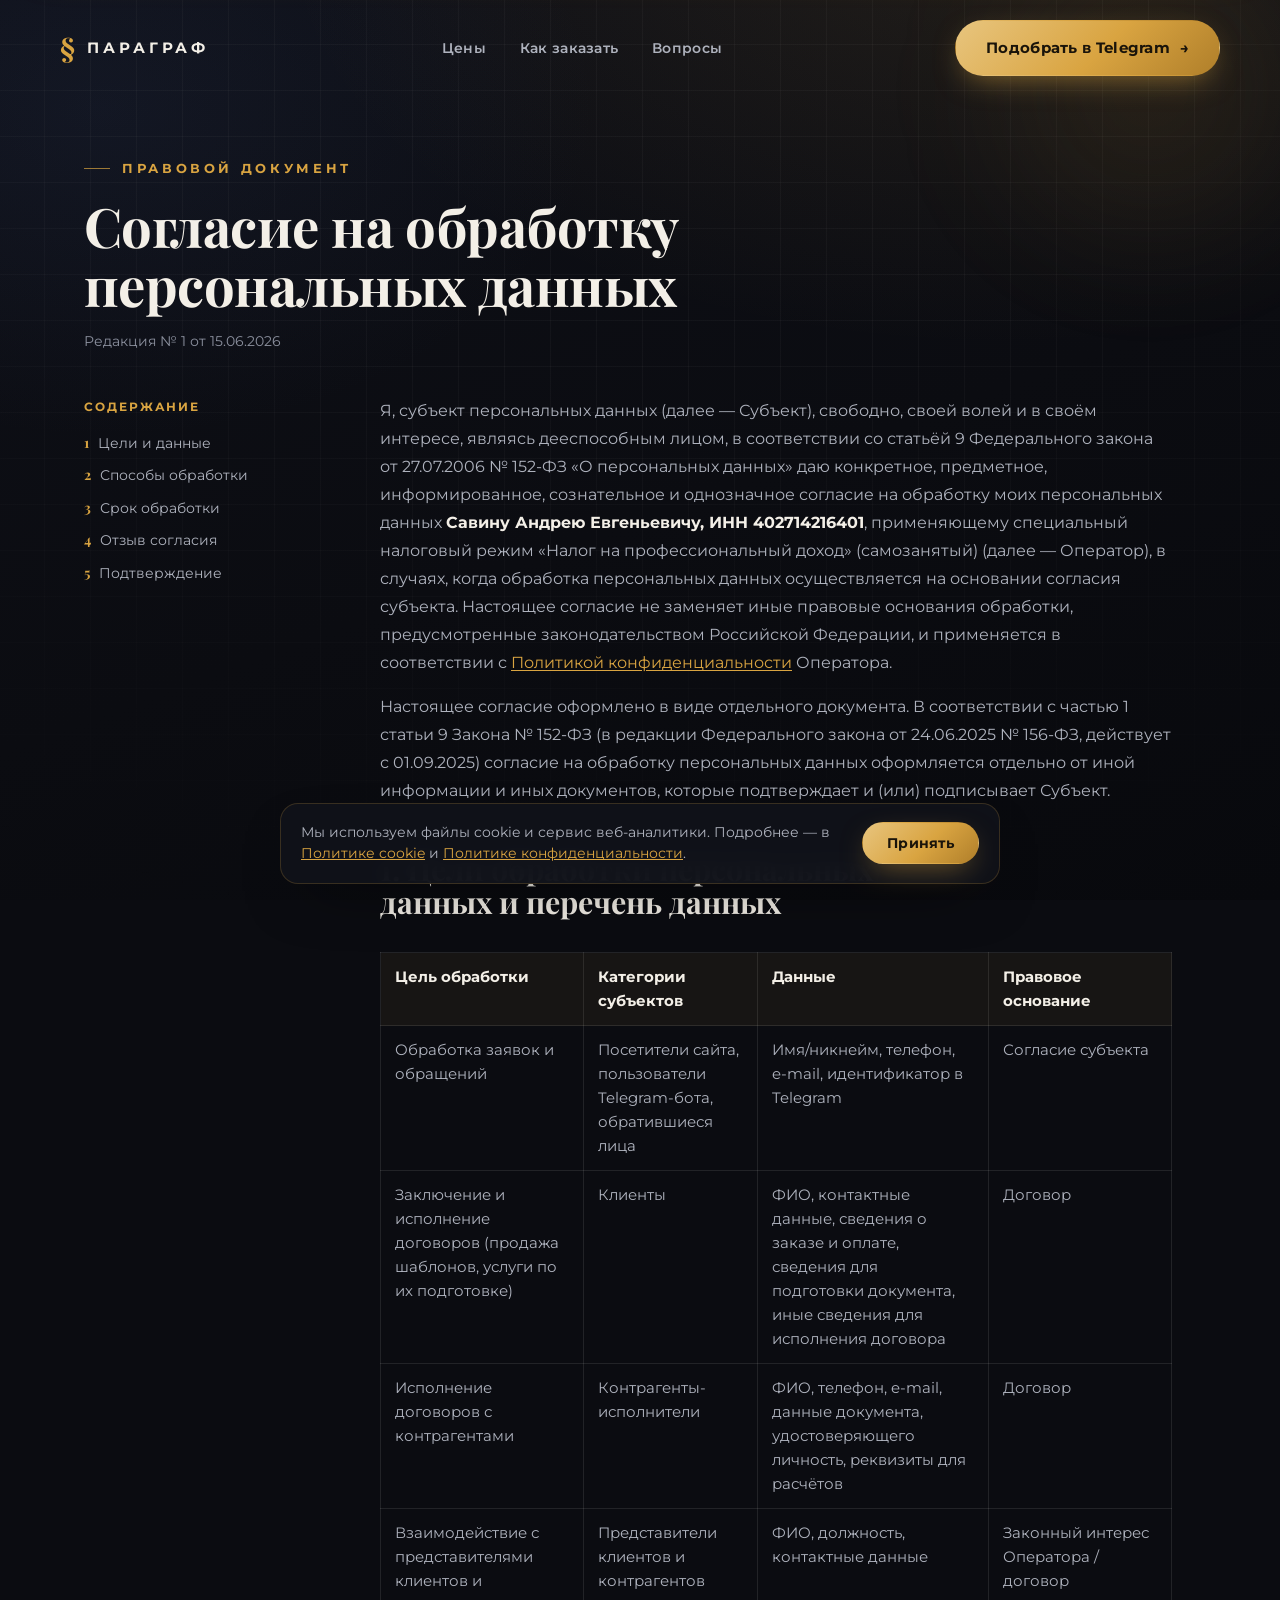
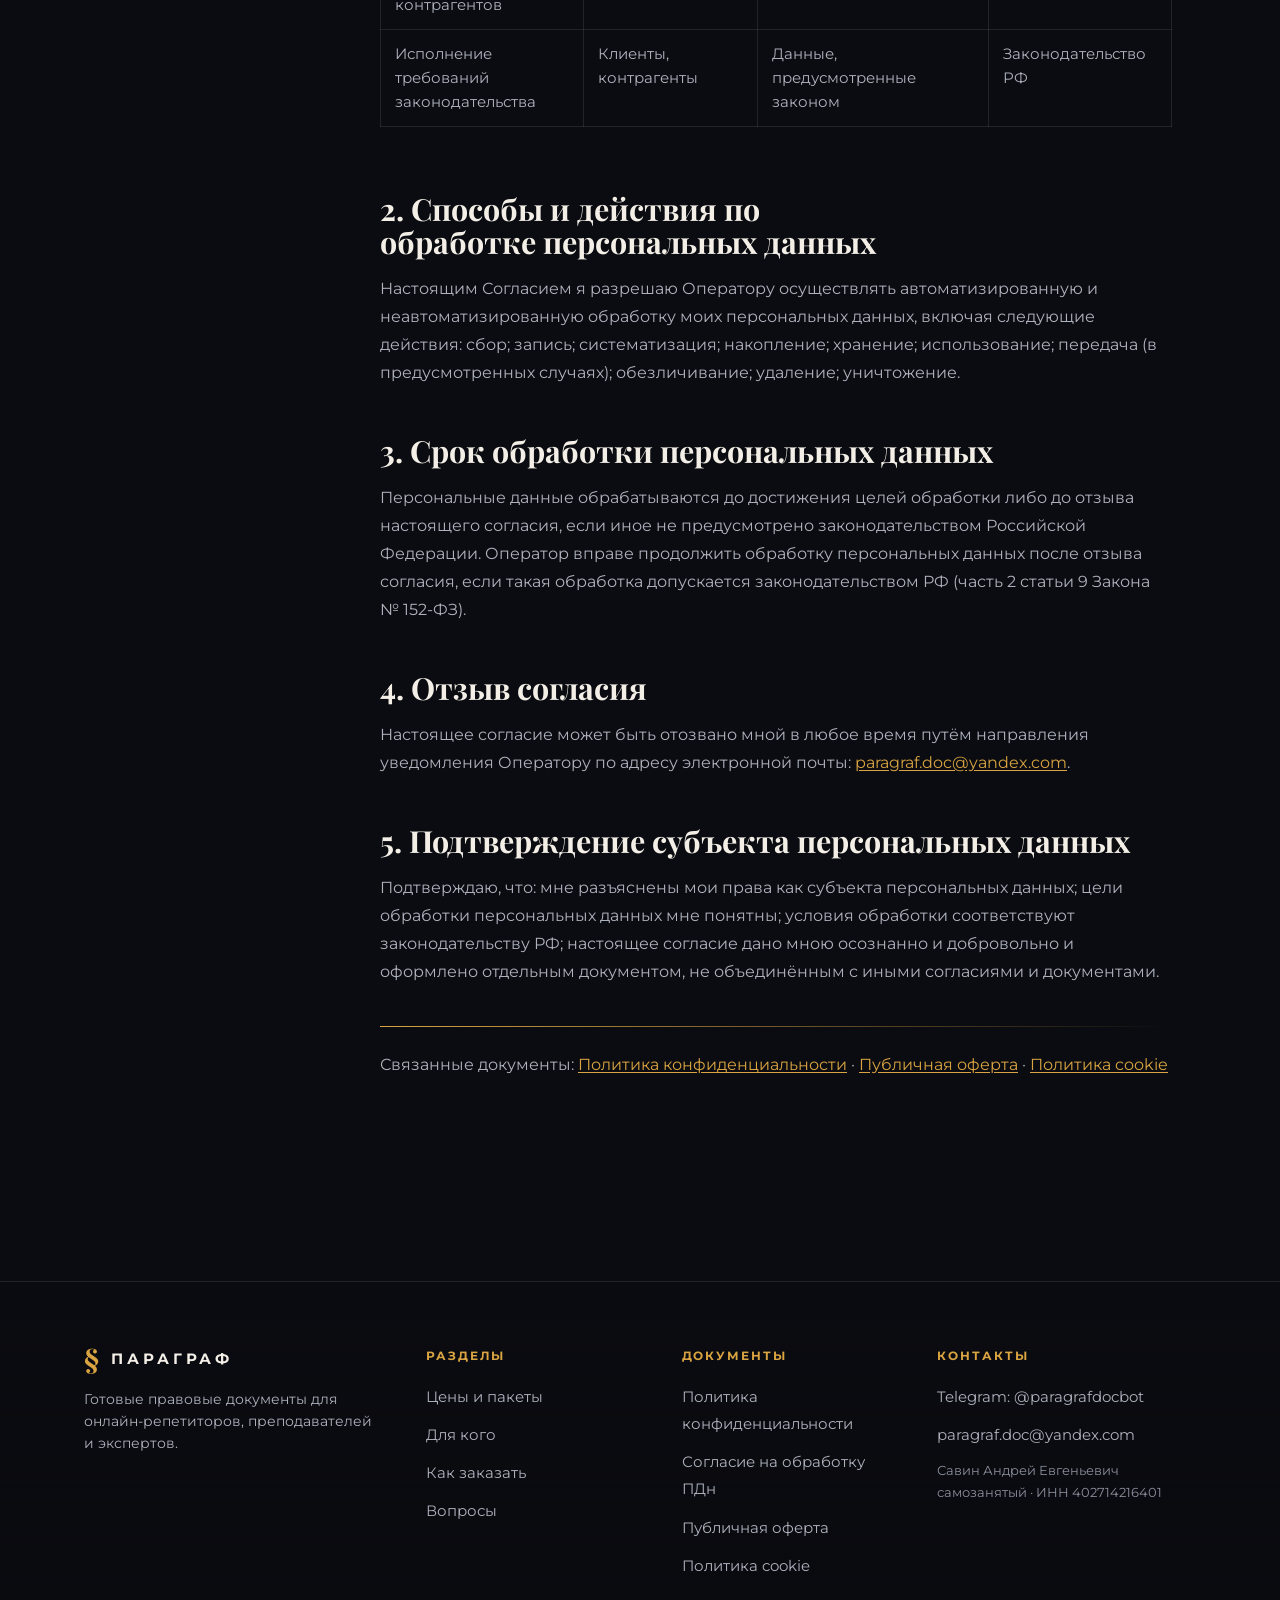
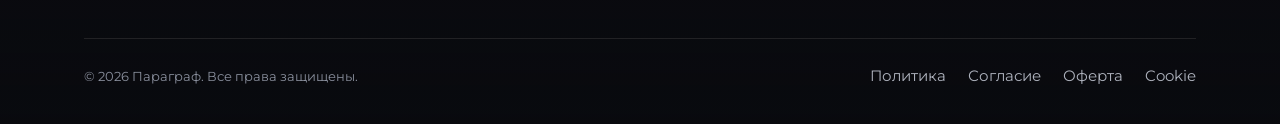
==== commit 4ffb4cb7: "Домен paragraf-doc.ru подставлен (canonical/og/sitemap/правовые); читаемость текста hero над 3D (скр" ====
--- a/consent.html
+++ b/consent.html
@@ -7,7 +7,7 @@
   <meta name="description" content="Согласие на обработку персональных данных оператора в соответствии с Федеральным законом № 152-ФЗ." />
   <link rel="icon" type="image/svg+xml" href="assets/img/favicon.svg" />
   <link rel="apple-touch-icon" href="assets/img/avatar.png" />
-  <link rel="canonical" href="https://{{ДОМЕН}}/consent.html" />
+  <link rel="canonical" href="https://paragraf-doc.ru/consent.html" />
   <meta name="theme-color" content="#0B0C11" />
   <link rel="preconnect" href="https://fonts.googleapis.com" />
   <link rel="preconnect" href="https://fonts.gstatic.com" crossorigin />
--- a/assets/css/styles.css
+++ b/assets/css/styles.css
@@ -50,7 +50,7 @@
 *::before,
 *::after { box-sizing: border-box; }
 
-html { scroll-behavior: smooth; }
+html { scroll-behavior: smooth; overflow-x: hidden; }
 @media (prefers-reduced-motion: reduce) {
   html { scroll-behavior: auto; }
   * { animation-duration: 0.001ms !important; animation-iteration-count: 1 !important; transition-duration: 0.001ms !important; }
@@ -120,7 +120,7 @@
 }
 
 /* Плавающие § + canvas с золотой пылью */
-#dust { position: fixed; inset: 0; z-index: -1; pointer-events: none; opacity: 0.7; }
+#dust { position: fixed; inset: 0; width: 100%; height: 100%; z-index: -1; pointer-events: none; opacity: 0.7; }
 .float-paragraphs { position: fixed; inset: 0; z-index: -1; pointer-events: none; overflow: hidden; }
 .float-paragraphs span {
   position: absolute;
@@ -303,17 +303,17 @@
 .mobile-menu .mm-cta { margin-top: auto; padding-top: 30px; }
 
 /* ---------- Hero ---------- */
-.hero { padding-top: 168px; padding-bottom: 132px; position: relative; }
+.hero { padding-top: 168px; padding-bottom: 132px; position: relative; overflow: hidden; }
 /* 3D-сцена hero (Three.js) — за текстом, поверх фоновой §, клики не перехватывает.
    Маска гасит сцену слева (под заголовком) и снизу (под строкой преимуществ). */
 #hero-3d {
   position: absolute; inset: 0; z-index: 1; pointer-events: none;
   -webkit-mask-image:
-    linear-gradient(90deg, transparent 0%, transparent 30%, #000 58%, #000 100%),
+    linear-gradient(90deg, transparent 0%, transparent 40%, #000 68%, #000 100%),
     linear-gradient(180deg, #000 0%, #000 56%, transparent 86%);
   -webkit-mask-composite: source-in;
   mask-image:
-    linear-gradient(90deg, transparent 0%, transparent 30%, #000 58%, #000 100%),
+    linear-gradient(90deg, transparent 0%, transparent 40%, #000 68%, #000 100%),
     linear-gradient(180deg, #000 0%, #000 56%, transparent 86%);
   mask-composite: intersect;
 }
@@ -380,15 +380,23 @@
 
 /* ---------- Цены ---------- */
 .pricing-list {
-  border-top: 1px solid var(--hairline);
-  margin-bottom: 30px;
+  background: linear-gradient(180deg, rgba(255, 255, 255, 0.04), rgba(255, 255, 255, 0.012));
+  backdrop-filter: blur(16px) saturate(120%);
+  -webkit-backdrop-filter: blur(16px) saturate(120%);
+  border: 1px solid rgba(255, 255, 255, 0.07);
+  border-radius: 20px;
+  padding: 6px 26px;
+  margin-bottom: 0;
+  position: relative; z-index: 1;
+  box-shadow: 0 20px 50px -30px rgba(0, 0, 0, 0.7), inset 0 1px 0 rgba(255, 255, 255, 0.05);
 }
 .price-row {
   display: flex; align-items: center; justify-content: space-between; gap: 20px;
-  padding: 20px 4px;
+  padding: 18px 6px;
   border-bottom: 1px solid var(--hairline);
   transition: padding-left 0.3s var(--ease), background 0.3s;
 }
+.price-row:last-child { border-bottom: 0; }
 .price-row:hover { padding-left: 16px; background: linear-gradient(90deg, rgba(217,164,65,0.06), transparent); }
 .price-row .pr-name { font-size: 1.1rem; color: var(--cream); font-weight: 600; }
 .price-row .pr-name small { display: block; font-weight: 400; font-size: 0.85rem; color: var(--gray-dim); margin-top: 2px; }
@@ -396,15 +404,19 @@
 
 .packages { display: grid; grid-template-columns: repeat(2, 1fr); gap: 22px; }
 .package {
-  background: linear-gradient(180deg, #1a1d27, var(--graphite-800));
-  border: 1px solid var(--line);
-  border-radius: var(--radius);
-  padding: 30px;
+  background: linear-gradient(180deg, rgba(255, 255, 255, 0.05), rgba(255, 255, 255, 0.018));
+  backdrop-filter: blur(22px) saturate(125%);
+  -webkit-backdrop-filter: blur(22px) saturate(125%);
+  border: 1px solid rgba(255, 255, 255, 0.09);
+  border-radius: 22px;
+  padding: 32px;
   position: relative;
   overflow: hidden;
-  transition: transform 0.4s var(--ease), box-shadow 0.4s;
-}
-.package:hover { transform: translateY(-6px); box-shadow: var(--shadow-card); }
+  z-index: 1;
+  box-shadow: 0 24px 60px -30px rgba(0, 0, 0, 0.7), inset 0 1px 0 rgba(255, 255, 255, 0.07);
+  transition: transform 0.5s var(--ease), box-shadow 0.5s var(--ease), border-color 0.5s, background 0.5s;
+}
+.package:hover { transform: translateY(-8px); border-color: rgba(255, 255, 255, 0.16); box-shadow: 0 40px 90px -36px rgba(0, 0, 0, 0.82), inset 0 1px 0 rgba(255, 255, 255, 0.10); }
 .package.featured { border-color: var(--gold); }
 .package.featured::after {
   content: "Выгодно"; position: absolute; top: 18px; right: -34px;
@@ -800,3 +812,110 @@
   .text-shimmer { animation: none; }
   .grain { animation: none; }
 }
+
+/* ============================================================
+   ПОЛИРОВКА v2 (ui-ux-pro-max): доступность, ритм, микровзаимодействия.
+   Графит+золото и весь контент сохранены — только аккуратные улучшения.
+   ============================================================ */
+
+/* Контраст вторичного текста выше (WCAG AA) */
+:root { --gray-dim: #8B909E; }
+
+/* Видимый фокус для клавиатуры */
+:focus-visible { outline: 2px solid var(--gold); outline-offset: 3px; border-radius: 8px; }
+.btn:focus-visible { outline-offset: 4px; }
+
+/* Фирменные выделение и скроллбар */
+::selection { background: rgba(217, 164, 65, 0.32); color: #fff; }
+html { scrollbar-color: var(--gold) var(--graphite-900); }
+::-webkit-scrollbar { width: 11px; height: 11px; }
+::-webkit-scrollbar-track { background: var(--graphite-900); }
+::-webkit-scrollbar-thumb { background: linear-gradient(var(--gold), var(--gold-deep)); border-radius: 10px; border: 2px solid var(--graphite-900); }
+
+/* Якорная навигация ложится под липкую шапку */
+#problem, #prices, #audience, #how, #law, #reviews, #checklist, #faq, #contacts { scroll-margin-top: 96px; }
+
+/* Аккуратные переносы строк */
+h1, h2 { text-wrap: balance; }
+.lead, .section-head p, .pkg-desc, .card p { text-wrap: pretty; }
+
+/* Моноширинные цифры в ценах */
+.pr-val, .pkg-price, .pkg-old, .price-compare { font-variant-numeric: tabular-nums; }
+
+/* Тонкая золотая грань сверху карточек при наведении */
+.card::after {
+  content: ""; position: absolute; left: 24px; right: 24px; top: 0; height: 2px;
+  background: linear-gradient(90deg, transparent, var(--gold), transparent);
+  opacity: 0; transition: opacity 0.45s var(--ease); pointer-events: none;
+}
+.card:hover::after { opacity: 0.85; }
+
+/* Кнопки: лёгкое нажатие + плавность границы */
+.btn { transition: transform 0.35s var(--ease), box-shadow 0.35s var(--ease), background 0.3s, color 0.3s, border-color 0.3s; }
+.btn:active { transform: scale(0.975); }
+
+/* Рекомендованный тариф: золотое «жидкое стекло» */
+.package.featured {
+  background: linear-gradient(180deg, rgba(217, 164, 65, 0.14), rgba(255, 255, 255, 0.02));
+  border-color: rgba(217, 164, 65, 0.5);
+  box-shadow: 0 0 0 1px rgba(217, 164, 65, 0.5), 0 36px 90px -34px rgba(217, 164, 65, 0.42), inset 0 1px 0 rgba(255, 255, 255, 0.1);
+}
+
+/* ===== Liquid-glass: морфящиеся золотые «капли» за hero и ценами ===== */
+#prices { position: relative; overflow: hidden; }
+#prices > .container { position: relative; z-index: 1; }
+.price-blob, .hero-blob {
+  position: absolute; z-index: 0; pointer-events: none;
+  width: 460px; height: 460px; filter: blur(72px); opacity: 0.22;
+  background: radial-gradient(circle at 50% 50%, var(--gold), transparent 68%);
+  border-radius: 42% 58% 55% 45% / 52% 44% 56% 48%;
+  animation: morphBlob 16s ease-in-out infinite;
+  will-change: transform, border-radius;
+}
+.price-blob.b1 { top: 6%; right: 5%; }
+.price-blob.b2 { bottom: 3%; left: 1%; width: 380px; height: 380px; opacity: 0.16; animation-delay: -6s; background: radial-gradient(circle, rgba(120, 150, 220, 0.5), transparent 70%); }
+.hero-blob.b1 { top: 14%; right: 16%; width: 540px; height: 540px; opacity: 0.16; }
+.hero-blob.b2 { bottom: 8%; right: 34%; width: 360px; height: 360px; opacity: 0.12; animation-delay: -8s; background: radial-gradient(circle, rgba(120, 150, 220, 0.5), transparent 70%); }
+/* Тёмная подложка под текстом hero — чтобы он не сливался с 3D-документами */
+.hero .container::before {
+  content: ""; position: absolute; z-index: -1; pointer-events: none;
+  top: -50px; bottom: -30px; left: -50px; right: 24%;
+  background: linear-gradient(100deg, var(--graphite-900) 6%, rgba(11, 12, 17, 0.86) 40%, rgba(11, 12, 17, 0) 80%);
+}
+@media (max-width: 760px) { .hero .container::before { display: none; } }
+@keyframes morphBlob {
+  0%, 100% { border-radius: 42% 58% 55% 45% / 52% 44% 56% 48%; transform: translate(0, 0) rotate(0deg) scale(1); }
+  33% { border-radius: 60% 40% 45% 58% / 55% 52% 48% 45%; transform: translate(26px, -18px) rotate(10deg) scale(1.06); }
+  66% { border-radius: 45% 55% 62% 38% / 46% 56% 44% 54%; transform: translate(-20px, 22px) rotate(-8deg) scale(0.96); }
+}
+@media (max-width: 760px) {
+  .package, .pricing-list { backdrop-filter: blur(10px); -webkit-backdrop-filter: blur(10px); }
+  .price-blob, .hero-blob { filter: blur(54px); opacity: 0.13; }
+}
+@media (prefers-reduced-motion: reduce) {
+  .price-blob, .hero-blob { animation: none; }
+}
+
+/* Чуть спокойнее бегущая строка */
+.marquee-track { animation-duration: 42s; }
+
+/* Подсказка прокрутки в hero */
+.scroll-hint {
+  display: inline-flex; align-items: center; gap: 13px; margin-top: 40px;
+  color: var(--gray); font-size: 12px; font-weight: 700; letter-spacing: 0.22em; text-transform: uppercase;
+  transition: color 0.3s;
+}
+.scroll-hint:hover { color: var(--gold); }
+.scroll-hint .sh-mouse {
+  width: 22px; height: 34px; border: 1.5px solid var(--line); border-radius: 12px;
+  display: inline-flex; justify-content: center; padding-top: 6px; transition: border-color 0.3s;
+}
+.scroll-hint:hover .sh-mouse { border-color: var(--gold); }
+.scroll-hint .sh-wheel { width: 3px; height: 7px; border-radius: 2px; background: var(--gold); animation: shWheel 1.9s var(--ease) infinite; }
+@keyframes shWheel {
+  0% { opacity: 0; transform: translateY(-5px); }
+  30% { opacity: 1; } 70% { opacity: 1; transform: translateY(6px); }
+  100% { opacity: 0; transform: translateY(9px); }
+}
+@media (max-width: 760px) { .scroll-hint { display: none; } }
+@media (prefers-reduced-motion: reduce) { .scroll-hint .sh-wheel { animation: none; } }
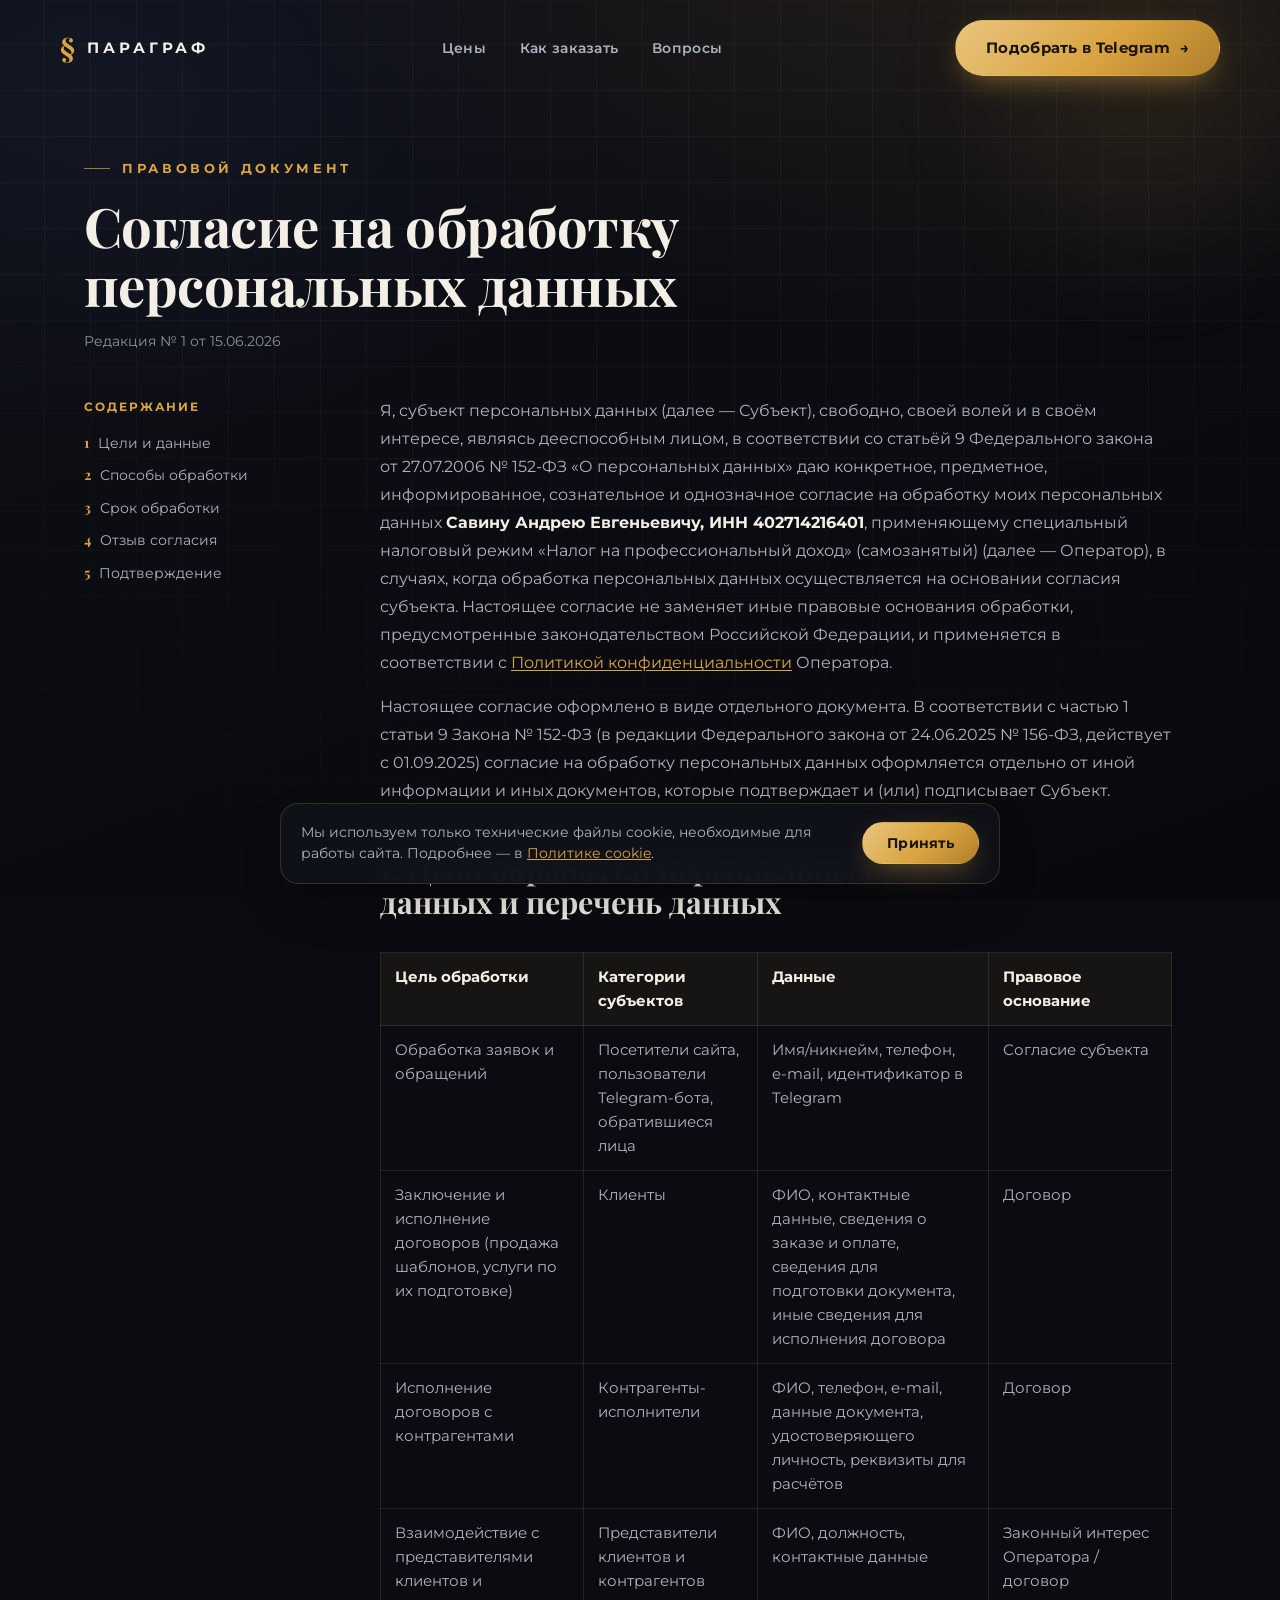
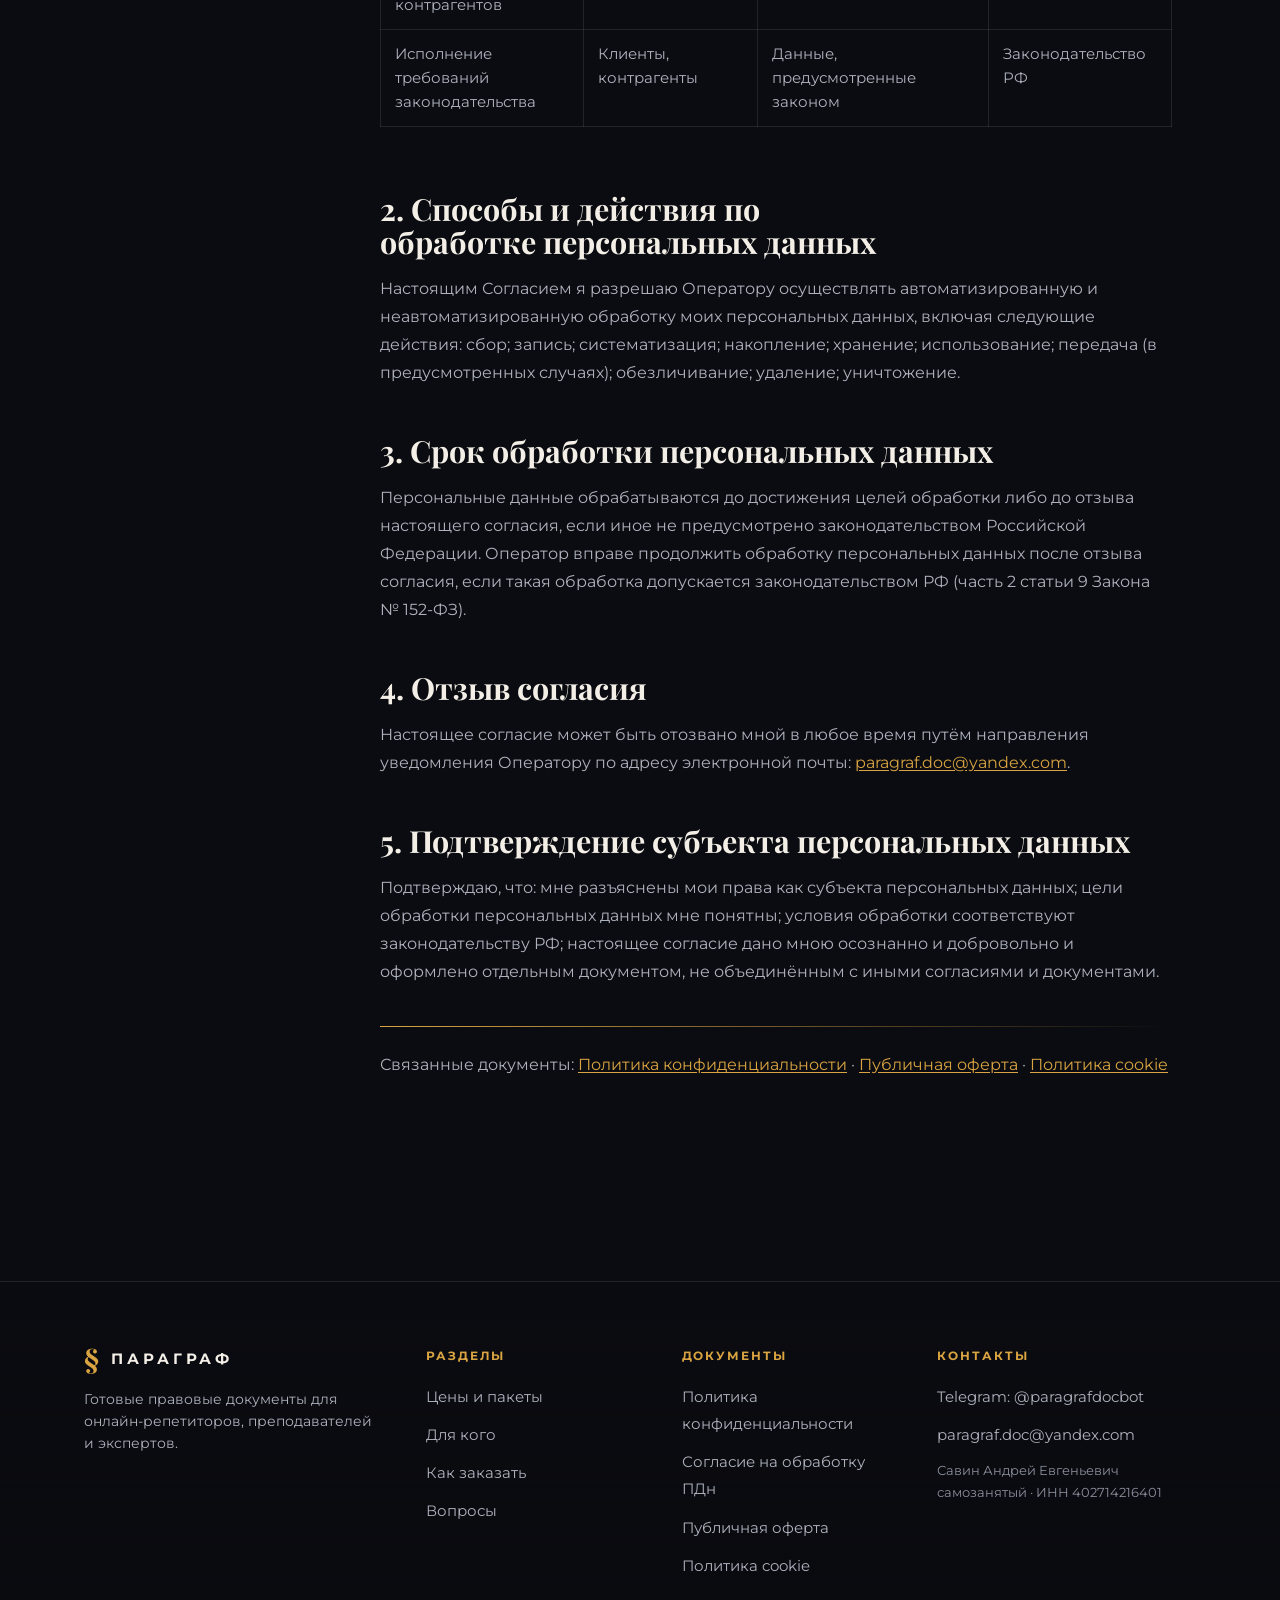
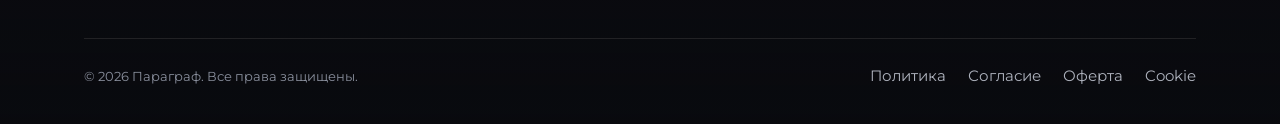
==== commit 02db6e24: "Юр-тексты приведены в соответствие с документами: убрана веб-аналитика и рассылка - privacy.html: §7" ====
--- a/consent.html
+++ b/consent.html
@@ -12,7 +12,7 @@
   <link rel="preconnect" href="https://fonts.googleapis.com" />
   <link rel="preconnect" href="https://fonts.gstatic.com" crossorigin />
   <link href="https://fonts.googleapis.com/css2?family=Playfair+Display:wght@600;700;800&family=Montserrat:wght@400;500;600;700;800&display=swap&subset=cyrillic,cyrillic-ext,latin" rel="stylesheet" />
-  <link rel="stylesheet" href="assets/css/styles.css" />
+  <link rel="stylesheet" href="assets/css/styles.css?v=4" />
 </head>
 <body>
   <div class="bg-layers"></div>
@@ -154,10 +154,10 @@
   </footer>
 
   <div class="cookie-banner" aria-live="polite">
-    <p>Мы используем файлы cookie и сервис веб-аналитики. Подробнее — в <a href="cookie.html">Политике cookie</a> и <a href="privacy.html">Политике конфиденциальности</a>.</p>
+    <p>Мы используем только технические файлы cookie, необходимые для работы сайта. Подробнее — в <a href="cookie.html">Политике cookie</a>.</p>
     <button class="btn btn-gold" data-cookie-accept>Принять</button>
   </div>
 
-  <script src="assets/js/main.js"></script>
+  <script src="assets/js/main.js?v=4"></script>
 </body>
 </html>
--- a/assets/css/styles.css
+++ b/assets/css/styles.css
@@ -876,13 +876,25 @@
 .price-blob.b2 { bottom: 3%; left: 1%; width: 380px; height: 380px; opacity: 0.16; animation-delay: -6s; background: radial-gradient(circle, rgba(120, 150, 220, 0.5), transparent 70%); }
 .hero-blob.b1 { top: 14%; right: 16%; width: 540px; height: 540px; opacity: 0.16; }
 .hero-blob.b2 { bottom: 8%; right: 34%; width: 360px; height: 360px; opacity: 0.12; animation-delay: -8s; background: radial-gradient(circle, rgba(120, 150, 220, 0.5), transparent 70%); }
-/* Тёмная подложка под текстом hero — чтобы он не сливался с 3D-документами */
+/* Мягкое затемнение под текстом hero (растушёванное, без жёстких краёв),
+   чтобы текст не сливался с 3D-документами справа. */
 .hero .container::before {
   content: ""; position: absolute; z-index: -1; pointer-events: none;
-  top: -50px; bottom: -30px; left: -50px; right: 24%;
-  background: linear-gradient(100deg, var(--graphite-900) 6%, rgba(11, 12, 17, 0.86) 40%, rgba(11, 12, 17, 0) 80%);
+  inset: -140px -16% -90px -16%;
+  background: radial-gradient(68% 70% at 26% 42%, rgba(11, 12, 17, 0.9) 0%, rgba(11, 12, 17, 0.45) 46%, transparent 72%);
 }
 @media (max-width: 760px) { .hero .container::before { display: none; } }
+
+/* Мобайл: убираем выход блоков за экран (длинные кнопки переносятся,
+   крупная цифра штрафа уменьшается, строки юр-блока складываются). */
+@media (max-width: 760px) {
+  .btn { white-space: normal; }                 /* длинный текст кнопок переносится, а не вылезает */
+  .law { padding: 30px 22px; }
+  .law .law-grid { gap: 26px; }
+  .law .fine { font-size: clamp(2.1rem, 11vw, 3.4rem); }
+  .law li { flex-direction: column; gap: 5px; }
+  .law li b { display: block; }
+}
 @keyframes morphBlob {
   0%, 100% { border-radius: 42% 58% 55% 45% / 52% 44% 56% 48%; transform: translate(0, 0) rotate(0deg) scale(1); }
   33% { border-radius: 60% 40% 45% 58% / 55% 52% 48% 45%; transform: translate(26px, -18px) rotate(10deg) scale(1.06); }
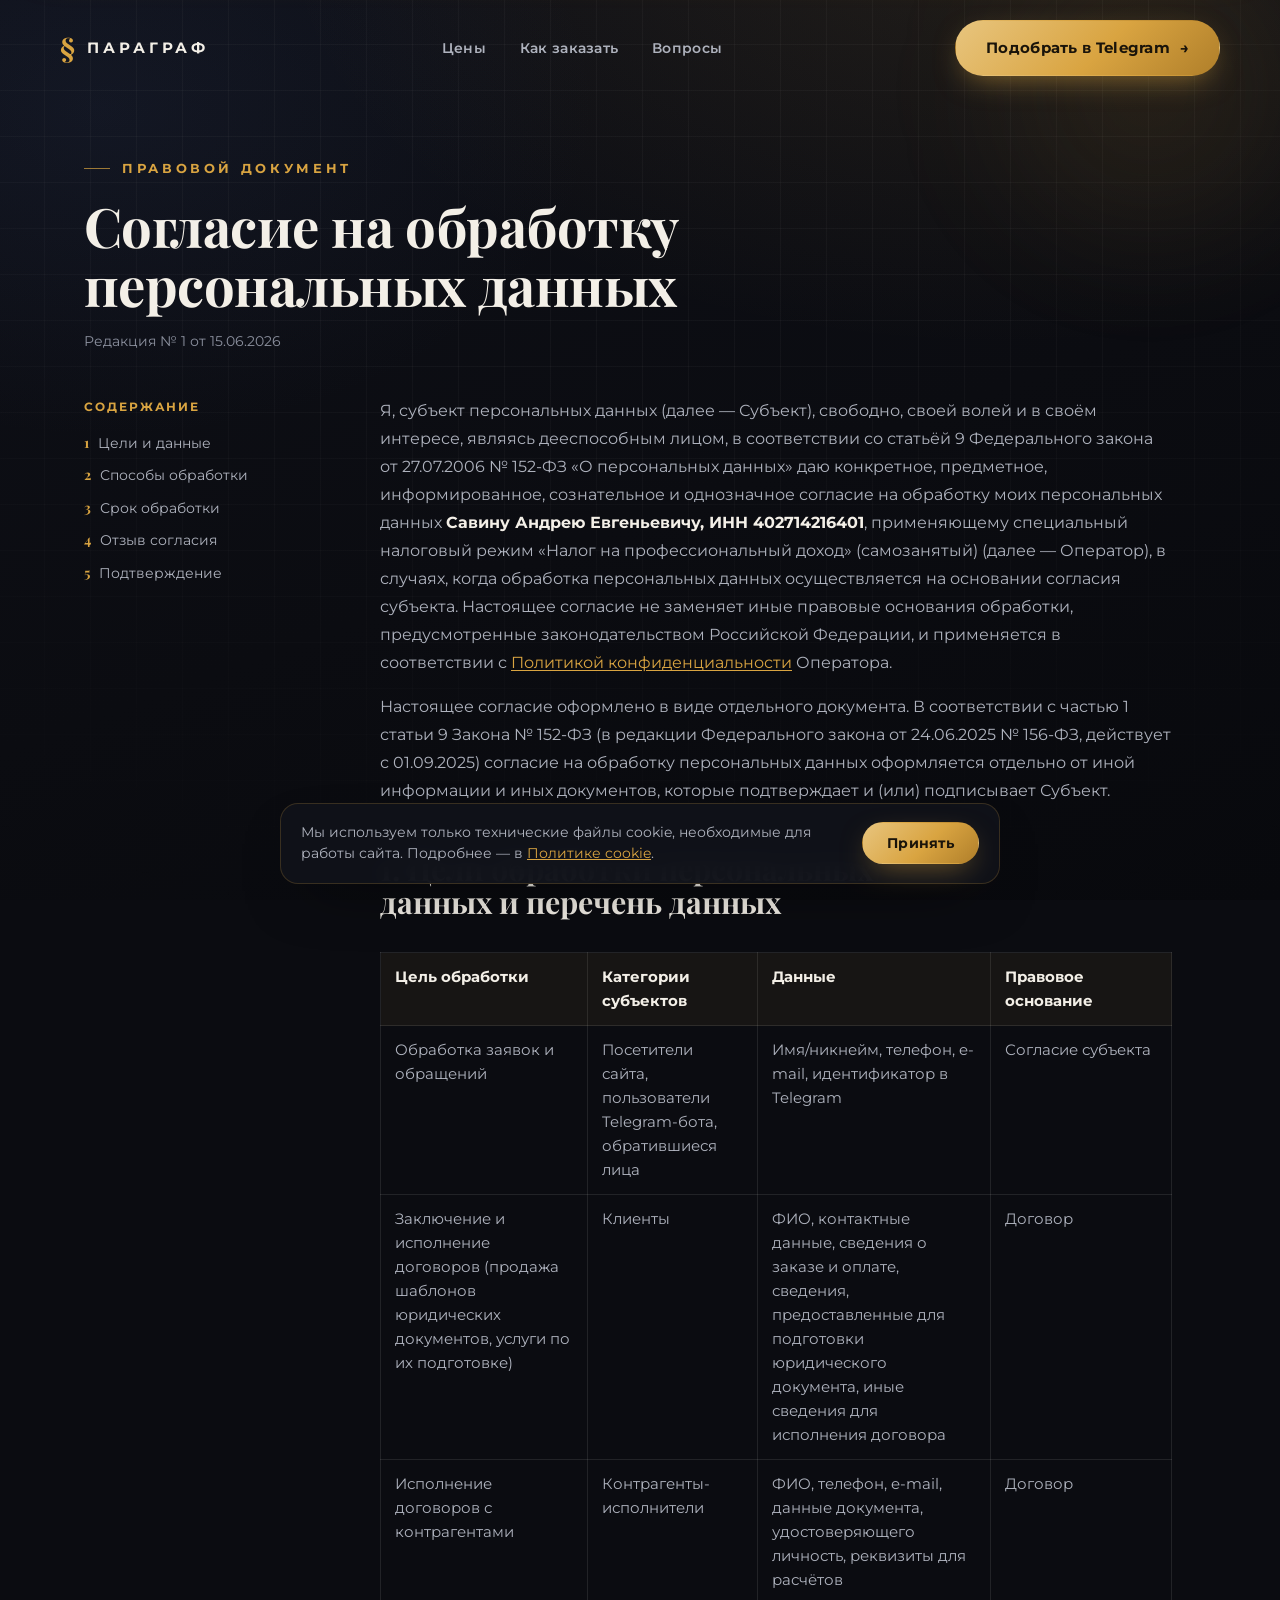
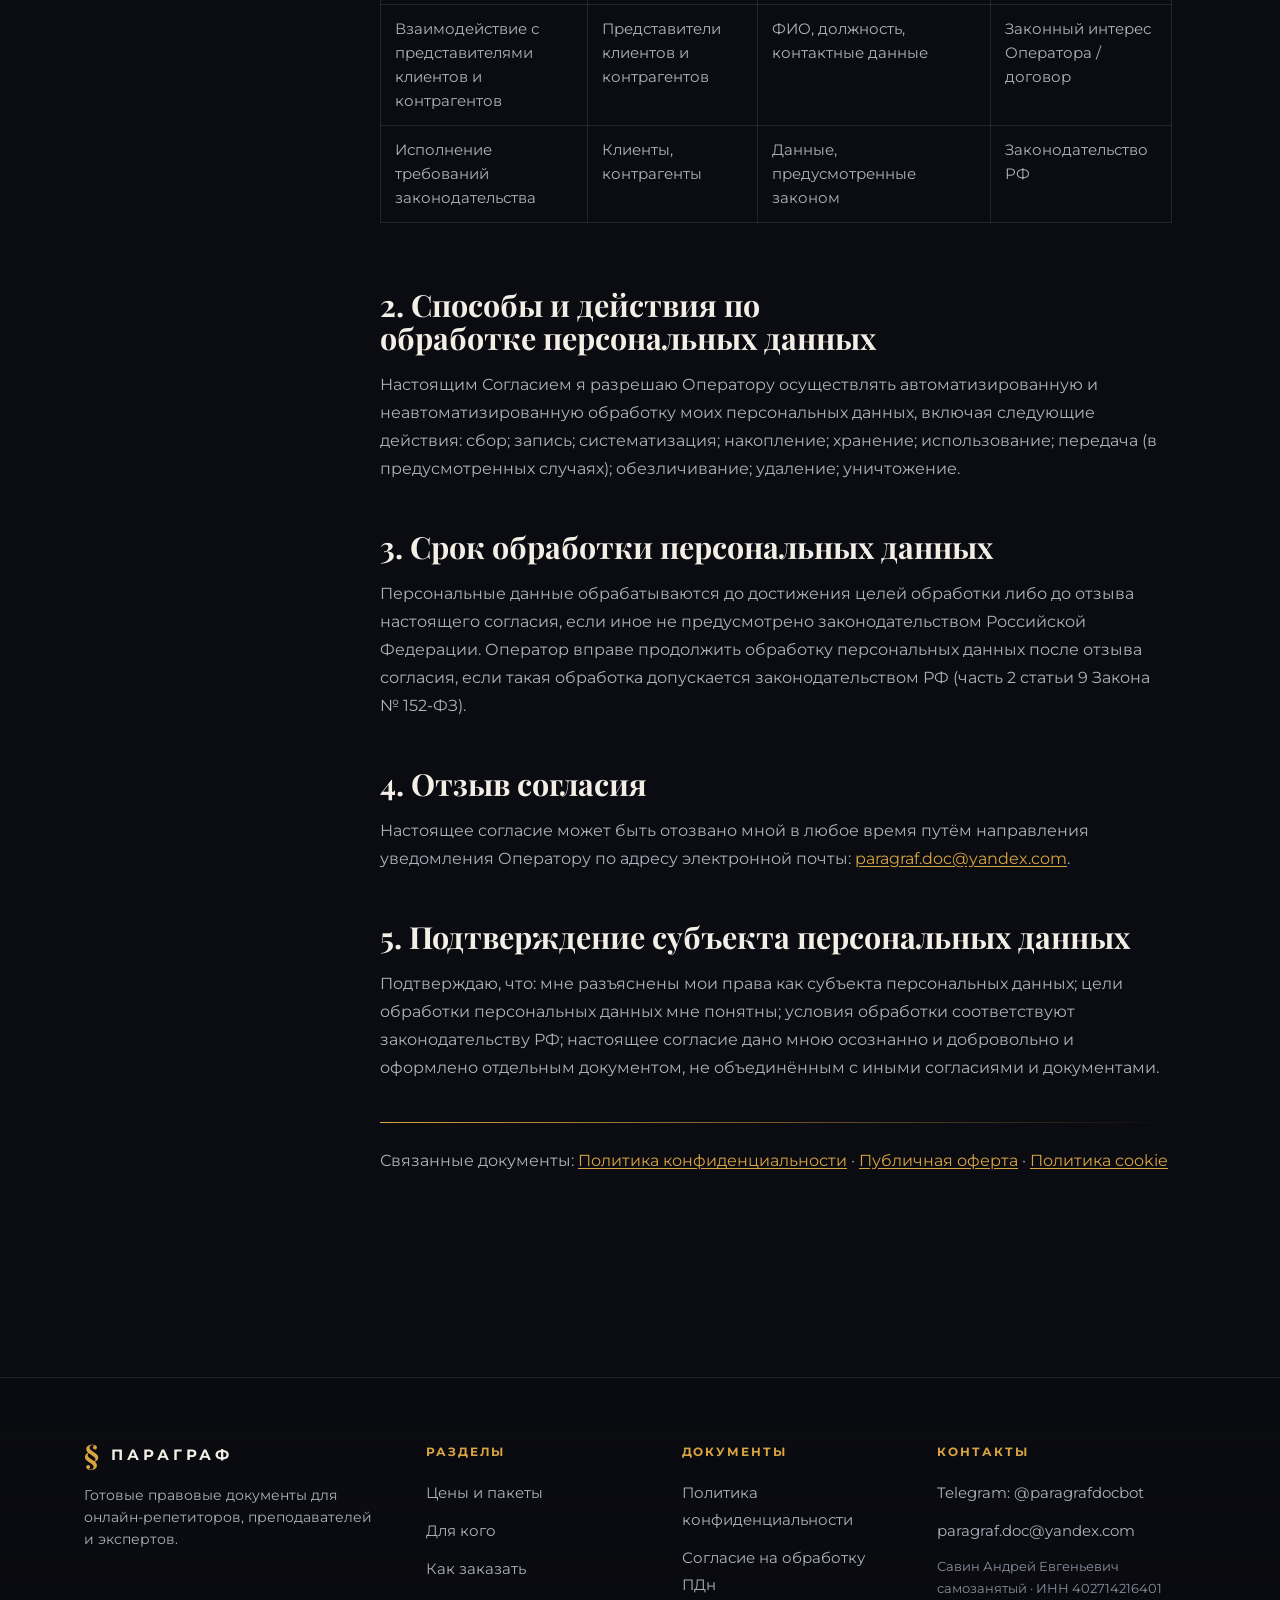
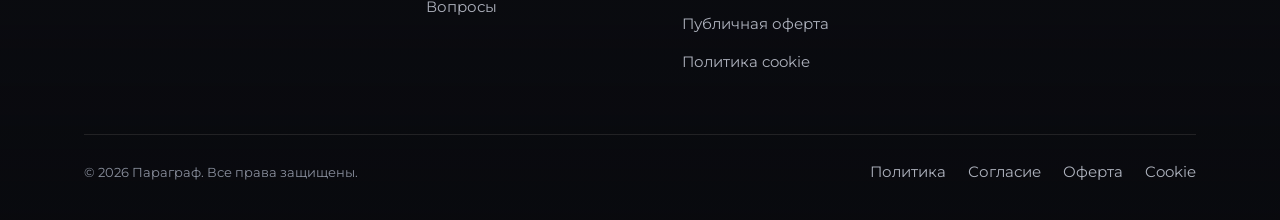
==== commit af89b78c: "Сверка с документами: полная формулировка цели договоров + §7 «Файлы cookie» - privacy.html / consen" ====
--- a/consent.html
+++ b/consent.html
@@ -79,7 +79,7 @@
               <thead><tr><th>Цель обработки</th><th>Категории субъектов</th><th>Данные</th><th>Правовое основание</th></tr></thead>
               <tbody>
                 <tr><td>Обработка заявок и обращений</td><td>Посетители сайта, пользователи Telegram-бота, обратившиеся лица</td><td>Имя/никнейм, телефон, e-mail, идентификатор в Telegram</td><td>Согласие субъекта</td></tr>
-                <tr><td>Заключение и исполнение договоров (продажа шаблонов, услуги по их подготовке)</td><td>Клиенты</td><td>ФИО, контактные данные, сведения о заказе и оплате, сведения для подготовки документа, иные сведения для исполнения договора</td><td>Договор</td></tr>
+                <tr><td>Заключение и исполнение договоров (продажа шаблонов юридических документов, услуги по их подготовке)</td><td>Клиенты</td><td>ФИО, контактные данные, сведения о заказе и оплате, сведения, предоставленные для подготовки юридического документа, иные сведения для исполнения договора</td><td>Договор</td></tr>
                 <tr><td>Исполнение договоров с контрагентами</td><td>Контрагенты-исполнители</td><td>ФИО, телефон, e-mail, данные документа, удостоверяющего личность, реквизиты для расчётов</td><td>Договор</td></tr>
                 <tr><td>Взаимодействие с представителями клиентов и контрагентов</td><td>Представители клиентов и контрагентов</td><td>ФИО, должность, контактные данные</td><td>Законный интерес Оператора / договор</td></tr>
                 <tr><td>Исполнение требований законодательства</td><td>Клиенты, контрагенты</td><td>Данные, предусмотренные законом</td><td>Законодательство РФ</td></tr>
